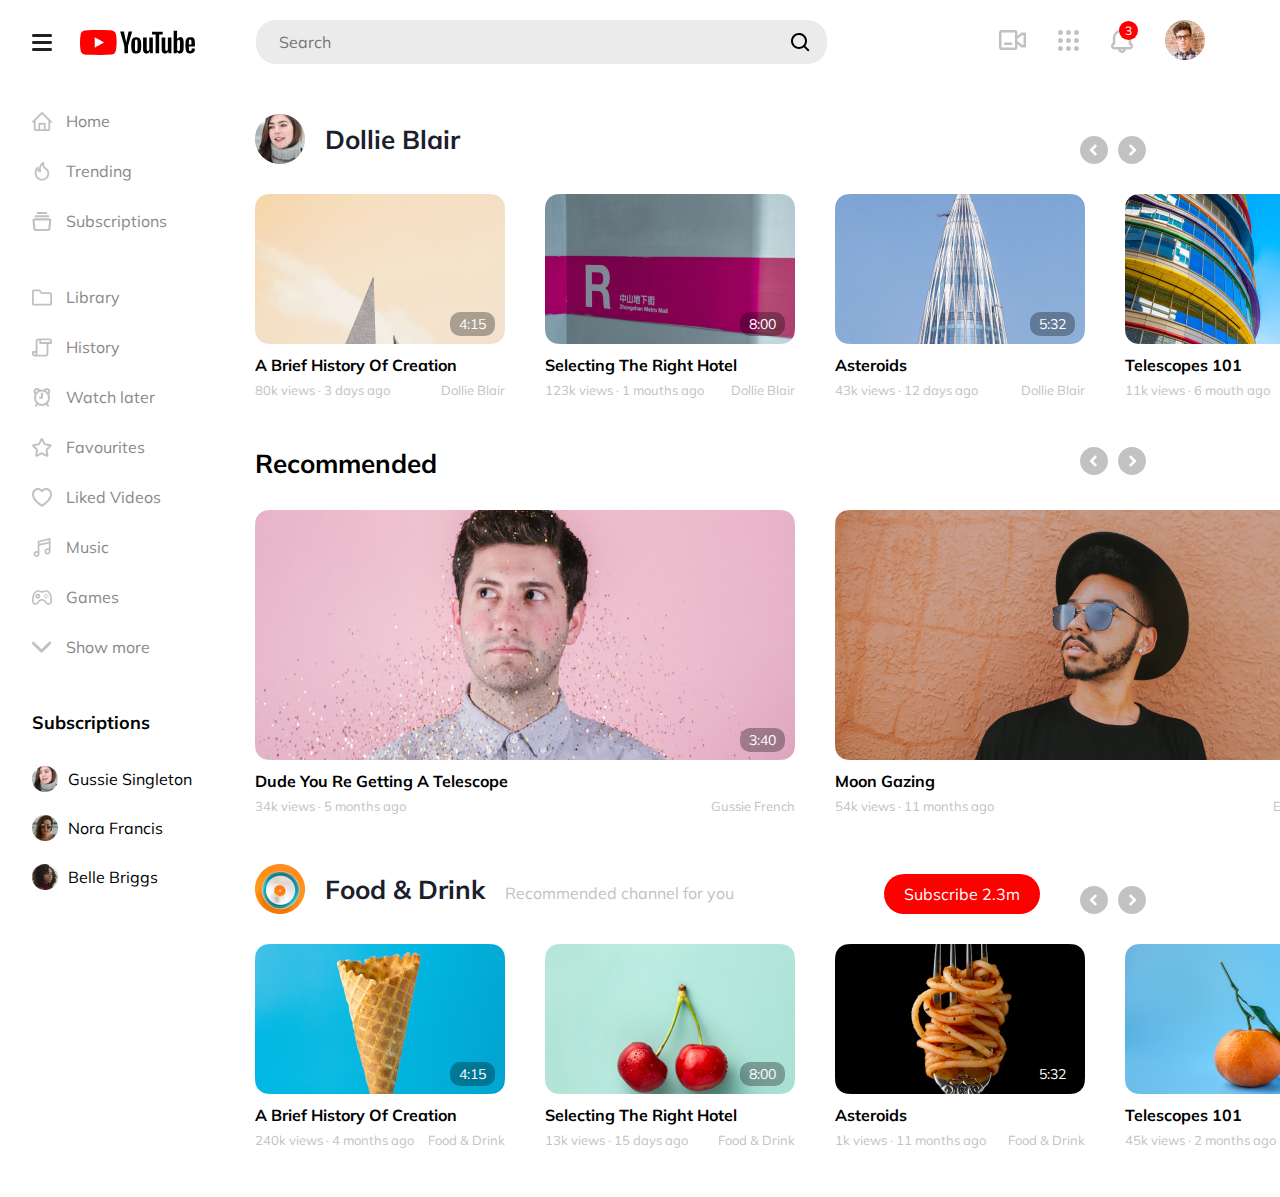
==== index.html @ f205bd88 "first commit" ====
<!doctype html>
<html lang="en">
<head>
  <meta charset="UTF-8">
  <meta name="viewport"
        content="width=device-width, user-scalable=no, initial-scale=1.0, maximum-scale=1.0, minimum-scale=1.0">
  <meta http-equiv="X-UA-Compatible" content="ie=edge">
  <link rel="stylesheet" href="./style.css">
  <link rel="stylesheet" href="./style.css">
  <title>Youtube Design</title>
</head>
<body>
<!--HEADER-->
<header class="header">
  <div class="header__start">
    <div class="header__left">
      <svg width="20" height="17" viewBox="0 0 20 17" fill="none" xmlns="http://www.w3.org/2000/svg">
        <path fill-rule="evenodd" clip-rule="evenodd"
              d="M18.6364 3H1.36364C0.61 3 0 2.328 0 1.5C0 0.672 0.61 0 1.36364 0H18.6364C19.3891 0 20 0.672 20 1.5C20 2.328 19.3891 3 18.6364 3ZM1.36364 7H18.6364C19.3891 7 20 7.672 20 8.5C20 9.328 19.3891 10 18.6364 10H1.36364C0.61 10 0 9.328 0 8.5C0 7.672 0.61 7 1.36364 7ZM18.6364 14H1.36364C0.61 14 0 14.672 0 15.5C0 16.328 0.61 17 1.36364 17H18.6364C19.3891 17 20 16.328 20 15.5C20 14.672 19.3891 14 18.6364 14Z"
              fill="#1F2022"/>
      </svg>
      <svg width="116" height="25" viewBox="0 0 116 25" fill="none" xmlns="http://www.w3.org/2000/svg">
        <rect x="7.94141" y="3.99878" width="21" height="17" fill="white"/>
        <path fill-rule="evenodd" clip-rule="evenodd"
              d="M11.6148 24.8219L19.132 24.9575C19.144 24.9575 19.1679 24.9575 19.1679 24.9752C23.354 25.0518 27.4326 24.8101 31.6068 24.5094C34.9378 24.2794 35.7272 21.8974 36.1398 19.0554C36.6541 15.6238 36.7677 12.1509 36.4986 8.69571C36.4858 8.53257 36.4733 8.36796 36.4608 8.20233C36.2106 4.89591 35.9293 1.17908 31.9656 0.494059C31.1224 0.346653 30.2612 0.216936 29.406 0.193351C21.3088 -0.0660825 13.1398 -0.130941 5.02461 0.423304C2.62056 0.576606 1.06569 1.97991 0.670997 4.3325C-0.0286908 8.52472 -0.172217 12.829 0.198558 17.0566C0.203186 17.1083 0.20781 17.1601 0.212447 17.2122C0.47751 20.1861 0.787238 23.6611 4.35482 24.3797C6.2755 24.7736 8.23105 24.7893 10.1903 24.8051C10.6651 24.8089 11.1401 24.8127 11.6148 24.8219ZM18.6708 15.5219C17.3569 16.2664 16.0401 17.0126 14.7126 17.7641V7.16269C16.1423 7.97128 17.562 8.77616 18.9832 9.58186C20.671 10.5387 22.3607 11.4967 24.0717 12.4634C22.2639 13.4858 20.4702 14.5022 18.6708 15.5219Z"
              fill="#FF0000"/>
        <path fill-rule="evenodd" clip-rule="evenodd"
              d="M96.7243 22.7469L96.7245 22.7464C96.8082 22.4308 96.8946 22.1052 96.9887 21.7264C97.0615 21.8263 97.1196 21.9084 97.1698 21.9795L97.1699 21.9796C97.2353 22.072 97.2874 22.1458 97.3415 22.2158C98.9024 24.2382 102.048 23.8844 103.011 21.5495C103.304 20.8419 103.537 20.0695 103.573 19.3148C103.663 16.8443 103.699 14.3797 103.651 11.9092C103.627 10.9481 103.429 9.9634 103.124 9.04359C102.652 7.56364 101.318 6.88557 99.7575 7.18628C98.7768 7.38675 98.0173 7.90562 97.4312 8.70161C97.3963 8.74668 97.3589 8.79056 97.312 8.84558L97.3119 8.84568C97.2546 8.913 97.1831 8.997 97.0844 9.12024V0.865524H93.6517V23.2417H96.594C96.6372 23.0754 96.6804 22.9125 96.7243 22.7469ZM97.1561 19.6627V15.5707V11.4787C97.1561 10.7889 97.491 10.27 98.0412 9.90444C98.7708 9.42685 99.5124 9.66859 99.7815 10.4882C99.925 10.9422 100.039 11.4257 100.039 11.8915C100.021 14.3974 99.9609 16.8974 99.8951 19.3974C99.8891 19.6627 99.7755 19.928 99.6619 20.1816C99.3927 20.7889 98.8545 21.0424 98.1907 20.8891C97.515 20.7358 97.1561 20.329 97.1561 19.6627ZM87.827 7.50468H91.4211V23.2535H88.6164C88.5242 22.7134 88.432 22.1588 88.3264 21.5237L88.3263 21.5234L88.2934 21.3254C88.169 21.5056 88.0775 21.6433 87.9958 21.7663L87.9958 21.7663L87.9955 21.7668L87.9951 21.7673C87.9514 21.8331 87.9105 21.8947 87.8688 21.9563C86.9359 23.283 85.6143 23.737 84.0534 23.4952C82.7198 23.283 81.9185 22.2688 81.7391 20.6061C81.6853 20.1108 81.6613 19.6096 81.6613 19.1143C81.6534 16.6571 81.656 14.1947 81.6587 11.734V11.7327V11.7314V11.7301V11.7288V11.7275V11.7262V11.7249C81.66 10.4982 81.6613 9.27202 81.6613 8.04713V7.49288H85.2973V8.13557C85.2973 9.02601 85.2966 9.91609 85.2958 10.806C85.2936 13.4752 85.2913 16.1428 85.3093 18.8136C85.3093 19.3207 85.3631 19.8455 85.4528 20.3526C85.5545 20.8714 85.9372 21.0601 86.4515 21.0247C87.2828 20.9599 87.8569 20.3526 87.8569 19.5389V8.20043C87.827 7.97048 87.827 7.75821 87.827 7.50468ZM66.6928 7.49288H63.0807L63.0748 7.91741C63.0748 11.7441 63.0748 15.5884 63.0867 19.4151C63.0867 19.8926 63.1346 20.3643 63.2003 20.8419C63.4395 22.3691 64.223 23.3007 65.5027 23.4893C67.0995 23.7311 68.4091 23.2358 69.342 21.8856C69.4437 21.7264 69.5454 21.5731 69.7248 21.3077C69.7858 21.6603 69.8403 21.9786 69.8914 22.2768L69.8918 22.2789C69.9508 22.6233 70.0052 22.941 70.0597 23.2535H72.8524V7.51647H69.2583V8.22401V19.5035C69.2523 20.3231 68.756 20.8832 67.9367 20.9952C67.3446 21.0719 66.9978 20.8832 66.8602 20.2995C66.7526 19.8042 66.7048 19.2794 66.7048 18.7724C66.6868 16.1238 66.6891 13.472 66.6913 10.8168C66.6921 9.93127 66.6928 9.0454 66.6928 8.15916V7.49288ZM61.2269 15.9009C61.2173 16.3254 61.1924 16.75 61.1675 17.1745C61.1613 17.2806 61.1551 17.3868 61.1491 17.4929C61.1373 17.6299 61.126 17.7719 61.1144 17.9177C60.9911 19.4655 60.8336 21.4431 59.6421 22.5047C58.8108 23.2358 57.7583 23.5011 56.6699 23.5365C56.1855 23.5483 55.6951 23.5483 55.2107 23.4834C52.9203 23.1415 51.8558 22.145 51.4731 19.6627C51.0365 16.7971 51.0007 13.8844 51.5209 11.0188C52.0592 8.05302 53.913 7.0035 56.7955 7.19807C59.4866 7.38675 60.6886 9.12614 61.0056 11.6026C61.179 13.0235 61.2627 14.4622 61.2269 15.9009ZM57.5709 14.4937C57.5689 14.7822 57.567 15.0706 57.567 15.3584C57.567 16.2923 57.5304 17.2261 57.4939 18.158L57.4939 18.1581L57.4939 18.1583L57.4939 18.1584L57.4939 18.1586C57.4772 18.5857 57.4605 19.0125 57.4473 19.4386C57.4473 19.7806 57.3277 20.1285 57.1902 20.4469C57.0168 20.8596 56.7058 21.0896 56.2334 21.0896C55.749 21.0896 55.3782 20.8537 55.2347 20.4233C54.8622 19.3124 54.9023 18.1173 54.9418 16.9389C54.9524 16.6225 54.963 16.3073 54.9656 15.9952C54.9775 14.4151 54.9895 12.829 54.9895 11.2488C54.9895 11.0321 55.0532 10.8101 55.1156 10.5928L55.127 10.553C55.3184 9.93392 55.6892 9.61552 56.2154 9.60373C56.7536 9.59194 57.1842 9.91034 57.3277 10.5766C57.4533 11.1544 57.5311 11.7441 57.555 12.3278C57.5806 13.0482 57.5757 13.7716 57.5709 14.4937ZM46.4532 11.1582L46.4532 11.158L46.4532 11.1579C46.6798 10.0565 46.9036 8.96787 47.1434 7.87614C47.335 6.99163 47.537 6.10712 47.7391 5.22202L47.7391 5.222C47.9722 4.20135 48.2054 3.17992 48.4232 2.1568C48.5248 1.691 48.7162 1.57897 49.1647 1.59076C49.8494 1.61592 50.5431 1.61126 51.2567 1.60647C51.5466 1.60452 51.8397 1.60255 52.1369 1.60255C51.8295 2.71763 51.527 3.78302 51.2297 4.83065L51.2297 4.83071L51.2297 4.83073L51.2296 4.83081L51.1502 5.11081C50.1275 8.68392 49.1049 12.2688 48.0943 15.8537C48.0165 16.1309 47.9806 16.4316 47.9806 16.7264C47.9727 18.0312 47.9753 19.3334 47.978 20.6364V20.6365V20.6365V20.6366C47.9793 21.2884 47.9806 21.9404 47.9806 22.5931V23.2299H44.4702C44.4662 23.1709 44.4609 23.112 44.4556 23.053C44.445 22.9351 44.4343 22.8172 44.4343 22.6993C44.4343 22.3453 44.4252 21.9908 44.4161 21.6364C44.3966 20.8809 44.3771 20.1262 44.4463 19.3797C44.6708 17.079 44.0522 14.94 43.4339 12.802C43.3439 12.4908 43.2539 12.1796 43.1665 11.8679C42.712 10.2464 42.2546 8.62202 41.7971 6.99761C41.3396 5.3732 40.8821 3.74878 40.4276 2.12732C40.4008 2.04149 40.3834 1.95198 40.3649 1.85669C40.3503 1.78177 40.335 1.70329 40.314 1.62024H43.8961C44.6496 5.19925 45.4091 8.77826 46.1985 12.3926C46.2844 11.9788 46.369 11.5677 46.4532 11.1582ZM108.83 16.5023H114.882C114.882 15.7716 114.888 15.0609 114.894 14.3598C114.902 13.5392 114.909 12.7318 114.905 11.9209C114.882 11.2665 114.768 10.6061 114.612 9.9634C114.272 8.59548 113.488 7.55184 112.017 7.29831C111.108 7.14501 110.157 7.10963 109.236 7.19807C107.544 7.36317 106.449 8.34784 105.947 9.95161C105.822 10.3408 105.708 10.724 105.642 11.125C105.271 13.5306 105.337 15.954 105.517 18.3537C105.582 19.3266 105.887 20.2995 106.21 21.2311C106.557 22.2276 107.329 22.8761 108.363 23.1768C109.762 23.5837 111.168 23.5837 112.537 23.053C114.278 22.3867 115.312 20.2287 114.738 18.5483C114.045 18.5193 113.345 18.4816 112.636 18.4433L112.635 18.4432L112.634 18.4432C112.335 18.427 112.033 18.4107 111.73 18.395L111.724 18.4976L111.724 18.498L111.724 18.4985C111.709 18.7781 111.698 18.9975 111.676 19.2028C111.652 19.4622 111.616 19.7158 111.563 19.9693C111.395 20.7476 110.976 21.1014 110.259 21.0896C109.571 21.0837 109.135 20.7476 109.045 19.9634C108.954 19.1492 108.916 18.3288 108.878 17.4845L108.878 17.484L108.878 17.4836C108.863 17.1604 108.848 16.8336 108.83 16.5023ZM111.443 14.4327C111.443 14.1332 111.444 13.8381 111.444 13.5463C111.447 12.6838 111.449 11.85 111.431 11.0129C111.431 10.7476 111.329 10.4705 111.228 10.2169C111.024 9.72166 110.6 9.58604 110.091 9.58604C109.583 9.58604 109.26 9.83958 109.135 10.2936C108.822 11.4063 108.848 12.5386 108.875 13.6778C108.881 13.9331 108.887 14.1887 108.889 14.4445C109.804 14.4327 110.636 14.4327 111.443 14.4327ZM72.069 4.4917H75.6273L75.6333 23.2299H79.1556V4.47401H82.6899V1.64972H72.069V4.4917Z"
              fill="black"/>
      </svg>
    </div>
    <div class="header__search">
      <form action="">
        <input class="search__input" type="text" placeholder="Search"/>
        <button>
          <svg width="19" height="19" viewBox="0 0 19 19" fill="none" xmlns="http://www.w3.org/2000/svg">
            <path fill-rule="evenodd" clip-rule="evenodd"
                  d="M17.9005 16.4865L14.3205 12.9065L14.3195 12.9055C16.9095 9.569 16.4594 4.79387 13.2916 2.00007C10.1238 -0.793727 5.32983 -0.643497 2.34317 2.34317C-0.643497 5.32983 -0.793727 10.1238 2.00007 13.2916C4.79387 16.4594 9.569 16.9095 12.9055 14.3195L16.4855 17.8995C16.7364 18.1596 17.1081 18.2642 17.4578 18.1729C17.8075 18.0816 18.0808 17.8088 18.1725 17.4592C18.2643 17.1097 18.1603 16.7378 17.9005 16.4865ZM13.1967 11.0005C12.1249 12.8569 10.1441 14.0005 8.00052 14.0005C4.68681 14.0005 2.00052 11.3142 2.00052 8.00052C2.00052 4.68681 4.68681 2.00052 8.00052 2.00052C10.1441 2.00052 12.1249 3.14411 13.1967 5.00052C14.2685 6.85693 14.2685 9.14411 13.1967 11.0005Z"
                  fill="black"/>
          </svg>
        </button>
      </form>
    </div>
  </div>
  <div class="header__right">
    <div class="material-icons-search">
      <svg width="19" height="19" viewBox="0 0 19 19" fill="none" xmlns="http://www.w3.org/2000/svg">
        <path fill-rule="evenodd" clip-rule="evenodd"
              d="M17.9005 16.4865L14.3205 12.9065L14.3195 12.9055C16.9095 9.569 16.4594 4.79387 13.2916 2.00007C10.1238 -0.793727 5.32983 -0.643497 2.34317 2.34317C-0.643497 5.32983 -0.793727 10.1238 2.00007 13.2916C4.79387 16.4594 9.569 16.9095 12.9055 14.3195L16.4855 17.8995C16.7364 18.1596 17.1081 18.2642 17.4578 18.1729C17.8075 18.0816 18.0808 17.8088 18.1725 17.4592C18.2643 17.1097 18.1603 16.7378 17.9005 16.4865ZM13.1967 11.0005C12.1249 12.8569 10.1441 14.0005 8.00052 14.0005C4.68681 14.0005 2.00052 11.3142 2.00052 8.00052C2.00052 4.68681 4.68681 2.00052 8.00052 2.00052C10.1441 2.00052 12.1249 3.14411 13.1967 5.00052C14.2685 6.85693 14.2685 9.14411 13.1967 11.0005Z"
              fill="black"/>
      </svg>
    </div>
    <div class="material-icons">
      <svg width="27" height="20" viewBox="0 0 27 20" opacity="0.24" fill="black" xmlns="http://www.w3.org/2000/svg">
        <path fill-rule="evenodd" clip-rule="evenodd"
              d="M22.2082 2.86766L18.4091 5.68182V2.50266C18.4091 1.11814 17.3104 0 15.955 0H2.4541C1.09644 0 0 1.12048 0 2.50266V17.4973C0 18.8819 1.09874 20 2.4541 20H15.955C17.3126 20 18.4091 18.8795 18.4091 17.4973V14.3182L22.2082 17.1323C22.48 17.3336 22.9801 17.5 23.32 17.5H25.7691C26.456 17.5 27 16.939 27 16.2469V3.75309C27 3.06064 26.4489 2.5 25.7691 2.5H23.32C22.9732 2.5 22.4823 2.66461 22.2082 2.86766ZM2.45455 17.5V2.5H15.9545V17.5H2.45455ZM4.90909 13.75C4.90909 13.0596 5.45956 12.5 6.13996 12.5H12.2691C12.9489 12.5 13.5 13.0548 13.5 13.75C13.5 14.4404 12.9495 15 12.2691 15H6.13996C5.46017 15 4.90909 14.4452 4.90909 13.75ZM23.5108 14.9998L18.424 11.238L18.4243 8.76179L23.5073 4.9966L24.5455 4.99818V14.9988L23.5108 14.9998Z"
        />
      </svg>
    </div>
    <div class="material-icons">
      <svg width="21" height="21" viewBox="0 0 21 21" opacity="0.24" fill="black" xmlns="http://www.w3.org/2000/svg">
        <path fill-rule="evenodd" clip-rule="evenodd"
              d="M0 2.5C0 3.88071 1.11929 5 2.5 5C3.88071 5 5 3.88071 5 2.5C5 1.11929 3.88071 0 2.5 0C1.11929 0 0 1.11929 0 2.5ZM2.5 13C1.11929 13 0 11.8807 0 10.5C0 9.11929 1.11929 8 2.5 8C3.88071 8 5 9.11929 5 10.5C5 11.8807 3.88071 13 2.5 13ZM2.5 21C1.11929 21 0 19.8807 0 18.5C0 17.1193 1.11929 16 2.5 16C3.88071 16 5 17.1193 5 18.5C5 19.8807 3.88071 21 2.5 21ZM10.5 21C9.11929 21 8 19.8807 8 18.5C8 17.1193 9.11929 16 10.5 16C11.8807 16 13 17.1193 13 18.5C13 19.8807 11.8807 21 10.5 21ZM16 18.5C16 19.8807 17.1193 21 18.5 21C19.8807 21 21 19.8807 21 18.5C21 17.1193 19.8807 16 18.5 16C17.1193 16 16 17.1193 16 18.5ZM10.5 13C9.11929 13 8 11.8807 8 10.5C8 9.11929 9.11929 8 10.5 8C11.8807 8 13 9.11929 13 10.5C13 11.8807 11.8807 13 10.5 13ZM8 2.5C8 3.88071 9.11929 5 10.5 5C11.8807 5 13 3.88071 13 2.5C13 1.11929 11.8807 0 10.5 0C9.11929 0 8 1.11929 8 2.5ZM18.5 13C17.1193 13 16 11.8807 16 10.5C16 9.11929 17.1193 8 18.5 8C19.8807 8 21 9.11929 21 10.5C21 11.8807 19.8807 13 18.5 13ZM16 2.5C16 3.88071 17.1193 5 18.5 5C19.8807 5 21 3.88071 21 2.5C21 1.11929 19.8807 0 18.5 0C17.1193 0 16 1.11929 16 2.5Z"
        />
      </svg>
    </div>
    <div class="material-icons material-icons-bell">
      <svg width="22" height="26" viewBox="0 0 22 26" opacity="0.24" fill="black" xmlns="http://www.w3.org/2000/svg">
        <path fill-rule="evenodd" clip-rule="evenodd"
              d="M3.66927 22.4545C1.64382 22.4545 0 20.8655 0 18.9091C0 17.6106 0.727122 16.4532 1.83849 15.835C1.83849 15.4764 1.83333 11.2256 1.83333 11.2256C1.83333 7.14185 4.66852 3.70365 8.55556 2.6765V2.36364C8.55556 1.05824 9.64997 0 11 0C12.35 0 13.4444 1.05824 13.4444 2.36364V2.6765C17.3323 3.70344 20.1667 7.14194 20.1667 11.2318V15.8454C21.2793 16.4664 22 17.619 22 18.9091C22 20.8681 20.3586 22.4545 18.3307 22.4545H14.6667C14.6646 24.413 13.0197 26 11 26C8.97496 26 7.33333 24.4143 7.33333 22.4571L3.66927 22.4545ZM9.77778 22.4545C9.77778 23.1083 10.3244 23.6364 11 23.6364C11.6709 23.6364 12.2201 23.1064 12.2222 22.4545H9.77778ZM17.7222 11.2318V16.9427C17.7222 17.2702 17.9922 17.6032 18.3181 17.6847L18.6385 17.7648C19.1733 17.8984 19.5556 18.3689 19.5556 18.9091C19.5556 19.5624 19.0088 20.0909 18.3307 20.0909H3.66927C2.99369 20.0909 2.44444 19.56 2.44444 18.9091C2.44444 18.3666 2.82517 17.8979 3.36026 17.7647L3.69151 17.6823C4.0153 17.6017 4.27778 17.2732 4.27778 16.9426V11.2256C4.27778 7.63639 7.28675 4.72727 11 4.72727C14.7148 4.72727 17.7222 7.63541 17.7222 11.2318Z"
        />
      </svg>
      <span class="bell-span">3</span>
    </div>
    <div class="material-icons-user">
      <img src="images/userPic.png" alt="userPic"/>
    </div>
  </div>
</header>
<!--SIDEBAR-->
<nav class="sidebar">
  <div class="sidebar__categories">
    <div class="sidebar__category">
      <svg width="20" height="19" viewBox="0 0 20 19" opacity="0.24" fill="black" xmlns="http://www.w3.org/2000/svg">
        <path fill-rule="evenodd" clip-rule="evenodd"
              d="M1.55192 10.5921C1.19689 10.9455 0.621289 10.9455 0.266267 10.5921C-0.0887555 10.2388 -0.0887555 9.66595 0.266267 9.31262L9.35718 0.264999C9.7122 -0.0883329 10.2878 -0.0883329 10.6428 0.264999L19.7337 9.31262C20.0888 9.66595 20.0888 10.2388 19.7337 10.5921C19.3787 10.9455 18.8031 10.9455 18.4481 10.5921L18.1818 10.3274V17.1945C18.1818 18.1933 17.3689 19 16.3628 19H3.63716C2.63348 19 1.81818 18.1934 1.81818 17.1945V10.3274L1.55192 10.5921ZM3.63716 17.1905L6.36364 17.191V11.7597C6.36364 11.2612 6.77023 10.8571 7.27003 10.8571H12.73C13.2306 10.8571 13.6364 11.2609 13.6364 11.7597V17.1929L16.3636 17.1945V8.51944L10 2.19166L3.63632 8.51948C3.63613 10.2308 3.63716 17.1905 3.63716 17.1905ZM11.8182 12.6653V17.1923L8.18182 17.1914V12.6667L11.8182 12.6653Z"
        />
      </svg>
      <span>Home</span>
    </div>
    <div class="sidebar__category">
      <svg width="20" height="19" viewBox="0 0 16 21" opacity="0.24" fill="black" xmlns="http://www.w3.org/2000/svg">
        <path fill-rule="evenodd" clip-rule="evenodd"
              d="M13.615 7.20041C15.1323 8.51081 16 10.1175 16 12.321C16 16.9118 12.4133 20.5268 8.0115 20.5268C3.60573 20.5268 0 16.9093 0 12.321C0 9.79412 0.547583 8.23242 2.15502 5.6366C2.66365 4.81522 3.89867 5.11434 3.99436 6.08209C4.08034 6.95167 4.34435 7.69187 4.729 8.25935C4.47244 5.19295 5.80372 1.74433 9.08631 0.10596C9.84629 -0.27335 10.6943 0.424512 10.4966 1.26648C9.98409 3.44851 10.5121 4.62244 11.8924 5.88709C11.926 5.91795 12.098 6.04489 12.3254 6.21279C12.7373 6.51686 13.3311 6.95524 13.615 7.20041ZM2.62075 9.00737C2.33897 9.66335 2 10.4525 2 12.321C2 15.7681 4.70107 18.478 8.0115 18.478C11.3159 18.478 14 15.7727 14 12.321C14 10.7811 13.4246 9.71578 12.3258 8.76679C12.1524 8.61699 11.7458 8.31456 11.3632 8.0299C11.0014 7.76076 10.6609 7.5075 10.559 7.41416C9.23392 6.20002 8.4238 4.9071 8.31376 3.18307C7.64377 3.85212 6.10424 5.93208 6.97198 10.0484C7.1065 10.6865 6.6318 11.289 5.99451 11.289C4.73006 11.289 3.48016 10.2984 2.71627 8.78204C2.68562 8.85634 2.65357 8.93095 2.62075 9.00737Z"
        />
      </svg>
      <span>Trending</span>
    </div>
    <div class="sidebar__category">
      <svg width="20" height="19" viewBox="0 0 18 18" opacity="0.24" fill="black" xmlns="http://www.w3.org/2000/svg">
        <path fill-rule="evenodd" clip-rule="evenodd"
              d="M3.9056 1C3.9056 0.447715 4.35471 0 4.901 0H12.9102C13.4599 0 13.9056 0.443865 13.9056 1C13.9056 1.55228 13.4565 2 12.9102 2H4.901C4.35125 2 3.9056 1.55614 3.9056 1ZM0.0101027 8.0949L0.811023 16.1041C0.917267 17.1665 1.83603 18 2.90122 18H14.91C15.9712 18 16.8943 17.1632 17.0002 16.1041L17.8011 8.0949C17.9152 6.95379 17.0495 6 15.9047 6H1.90647C0.759323 6 -0.103812 6.95576 0.0101027 8.0949ZM2.01101 8.00421L15.7998 8.0079L14.9056 16H2.9056L2.01101 8.00421ZM2.90122 3C2.35555 3 1.9056 3.44772 1.9056 4C1.9056 4.55614 2.35136 5 2.90122 5H14.91C15.4557 5 15.9056 4.55228 15.9056 4C15.9056 3.44386 15.4598 3 14.91 3H2.90122Z"
        />
      </svg>
      <span>Subscriptions</span>
    </div>
  </div>
  <div class="sidebar__categories">
    <div class="sidebar__category">
      <svg width="20" height="19" viewBox="0 0 20 16" opacity="0.24" fill="black" xmlns="http://www.w3.org/2000/svg">
        <path fill-rule="evenodd" clip-rule="evenodd"
              d="M1.81377 0C0.818072 0 0 0.793984 0 1.77341V14.2266C0 15.2066 0.814396 16 1.819 16H18.181C19.185 16 20 15.2042 20 14.2225V4.44412C20 3.4608 19.1843 2.66667 18.1781 2.66667H10.0034L8.71574 0.742815C8.441 0.332343 7.81071 0 7.30762 0H1.81377ZM18.181 14.2222L1.81818 14.2266L1.81377 1.77778L7.27273 1.78212L8.48211 3.64019C8.818 4.14203 9.39005 4.44444 10.0034 4.44444L18.1818 4.44412L18.181 14.2222Z"
        />
      </svg>
      <span>Library</span>
    </div>
    <div class="sidebar__category">
      <svg width="20" height="19" viewBox="0 0 20 18" opacity="0.24" fill="black" xmlns="http://www.w3.org/2000/svg">
        <path fill-rule="evenodd" clip-rule="evenodd"
              d="M6.36364 0C4.85741 0 3.63636 1.20746 3.63636 2.69744V12.6H0.909091C0.407014 12.6 0 13.0042 0 13.4991V15.3C0 16.7912 1.22411 18 2.72727 18H13.6364C15.1423 18 16.3636 16.7944 16.3636 15.3045V5.4H19.0909C19.5965 5.4 20 4.99813 20 4.5024V2.70439C20 1.21111 18.7799 0 17.2727 0H6.36364ZM5.3 16.2C5.40009 15.9193 5.45455 15.6172 5.45455 15.3026V2.69744C5.45455 2.20206 5.86107 1.8 6.36364 1.8C6.86402 1.8 7.27273 2.2043 7.27273 2.7V4.50094C7.27273 4.99748 7.67624 5.4 8.18182 5.4H14.5455V15.3045C14.5455 15.7991 14.1394 16.2 13.6364 16.2H5.3ZM1.81818 14.4V15.3C1.81818 15.7957 2.22689 16.2 2.72727 16.2C3.22984 16.2 3.63636 15.7979 3.63636 15.3026V14.4H1.81818ZM9.09091 3.6V2.7C9.09091 2.38443 9.03609 2.0815 8.9354 1.8H17.2727C17.7747 1.8 18.1818 2.20414 18.1818 2.70439V3.6H9.09091Z"
        />
      </svg>
      <span>History</span>
    </div>
    <div class="sidebar__category">
      <svg width="20" height="19" viewBox="0 0 17 19" opacity="0.24" fill="black" xmlns="http://www.w3.org/2000/svg">
        <path fill-rule="evenodd" clip-rule="evenodd"
              d="M12.7263 16.7342C11.4999 17.5194 10.0515 17.973 8.5 17.973C6.94846 17.973 5.50008 17.5194 4.27374 16.7342L3.36555 18.3497C3.08967 18.8405 2.48163 19.0104 2 18.7248C1.52171 18.4412 1.35565 17.817 1.6335 17.3227C1.6335 17.3227 2.68265 15.4627 2.70994 15.4264C1.3407 13.9519 0.5 11.9552 0.5 9.75676C0.5 8.53312 0.760452 7.37196 1.22753 6.32856C0.476253 5.66926 0 4.68905 0 3.59459C0 1.60935 1.567 0 3.5 0C4.79331 0 5.92278 0.720433 6.52869 1.79186C7.15928 1.62774 7.81973 1.54054 8.5 1.54054C9.11512 1.54054 9.71402 1.61184 10.2893 1.74683C10.9011 0.700295 12.017 0 13.2921 0C15.2251 0 16.7921 1.60935 16.7921 3.59459C16.7921 4.61644 16.3769 5.5387 15.7104 6.19316C16.2164 7.27113 16.5 8.47993 16.5 9.75676C16.5 11.9552 15.6593 13.9519 14.2901 15.4264C14.3173 15.4627 15.3665 17.3227 15.3665 17.3227C15.6443 17.817 15.4783 18.4412 15 18.7248C14.5184 19.0104 13.9103 18.8405 13.6344 18.3497L12.7263 16.7342ZM7.5 5.64845C7.5 5.08135 7.94386 4.62162 8.5 4.62162C9.05229 4.62162 9.5 5.07733 9.5 5.64845V9.75676C9.5 10.324 9.05665 10.7838 8.50095 10.7838H6.49905C5.94729 10.7838 5.5 10.3279 5.5 9.75676C5.5 9.18955 5.94335 8.72973 6.49905 8.72973H7.5V5.64845ZM2 3.59459C2 2.74378 2.67157 2.05405 3.5 2.05405C3.93928 2.05405 4.3426 2.24978 4.62052 2.56955C3.73645 3.07397 2.95519 3.74545 2.3172 4.54247C2.11715 4.27879 2 3.9482 2 3.59459ZM14.7921 3.59459C14.7921 2.74378 14.1205 2.05405 13.2921 2.05405C12.8889 2.05405 12.5161 2.21892 12.2426 2.49324C13.1305 2.9768 13.9191 3.62706 14.569 4.4034C14.7112 4.1665 14.7921 3.8885 14.7921 3.59459ZM8.5 15.9189C5.18629 15.9189 2.5 13.16 2.5 9.75676C2.5 6.35349 5.18629 3.59459 8.5 3.59459C11.8137 3.59459 14.5 6.35349 14.5 9.75676C14.5 13.16 11.8137 15.9189 8.5 15.9189Z"
        />
      </svg>
      <span>Watch later</span>
    </div>
    <div class="sidebar__category">
      <svg width="20" height="19" viewBox="0 0 19 18" opacity="0.24" fill="black" xmlns="http://www.w3.org/2000/svg">
        <path fill-rule="evenodd" clip-rule="evenodd"
              d="M15.5882 16.1776C15.8046 17.4345 14.7118 18.2242 13.5793 17.6312C13.5793 17.6312 9.32641 15.4276 9.36773 15.4059L5.11778 17.6312C3.98444 18.2246 2.89263 17.4335 3.10892 16.1776C3.10892 16.1776 3.89901 11.4682 3.93244 11.5007L0.494159 8.16277C-0.422732 7.27264 -0.00467551 5.99401 1.26148 5.81077C1.26148 5.81077 6.00269 5.10388 5.98203 5.14558L8.107 0.857337C8.67367 -0.286213 10.0239 -0.285345 10.5901 0.857337C10.5901 0.857337 12.7302 5.1298 12.684 5.12312L17.4356 5.81077C18.7027 5.99415 19.1191 7.27331 18.2029 8.16277C18.2029 8.16277 14.7844 11.5102 14.7765 11.4644L15.5882 16.1776ZM5.09647 15.5573L8.50515 13.7718C9.0044 13.5104 9.6939 13.511 10.1919 13.7718L13.609 15.561L12.9495 11.7764C12.8542 11.2228 13.0679 10.5699 13.4708 10.1787L16.2242 7.50565L12.4175 6.95008C11.8593 6.8693 11.3019 6.46516 11.0528 5.96262L9.34969 2.52567L7.64427 5.96262C7.39464 6.46637 6.83646 6.8695 6.27962 6.95008L2.46854 7.50163L5.22632 10.1787C5.63022 10.5708 5.84269 11.2241 5.74757 11.7764L5.09647 15.5573Z"
        />
      </svg>
      <span>Favourites</span>
    </div>
    <div class="sidebar__category">
      <svg width="20" height="19" viewBox="0 0 18 17" opacity="0.24" fill="black" xmlns="http://www.w3.org/2000/svg">
        <path fill-rule="evenodd" clip-rule="evenodd"
              d="M12.6 0C11.217 0 9.95536 0.530866 9 1.40391C8.04464 0.530866 6.78304 0 5.4 0C2.41766 0 0 2.46848 0 5.51351C0 9.95785 4.48072 14.2534 8.62049 16.7595C8.83009 16.8923 9.17315 16.8905 9.38216 16.7577C13.4946 14.2432 18 9.95763 18 5.51351C18 2.46848 15.5823 0 12.6 0ZM9.00509 14.8252C4.5546 11.8546 1.8 8.38441 1.8 5.51351C1.8 3.48349 3.41177 1.83784 5.4 1.83784C6.29958 1.83784 7.14325 2.17359 7.79955 2.77335L8.66561 3.56478C8.8528 3.73585 9.14971 3.73355 9.33439 3.56478L10.2004 2.77335C10.8567 2.17359 11.7004 1.83784 12.6 1.83784C14.5882 1.83784 16.2 3.48349 16.2 5.51351C16.2 8.45823 13.4557 11.8546 9.00509 14.8252Z"
        />
      </svg>
      <span>Liked Videos</span>
    </div>
    <div class="sidebar__category">
      <svg width="20" height="19" viewBox="0 0 18 20" opacity="0.24" fill="black" xmlns="http://www.w3.org/2000/svg">
        <path fill-rule="evenodd" clip-rule="evenodd"
              d="M14.85 17.2729C16.5897 17.2729 18 15.8484 18 14.0911V0.92929C18.0016 0.854306 17.9939 0.777902 17.9762 0.701509C17.8626 0.212723 17.3782 -0.0904878 16.8943 0.0242693L5.22802 2.79094C4.82628 2.88621 4.55117 3.23961 4.5 3.63657V13.9428C4.09084 13.7464 3.63312 13.6366 3.15 13.6366C1.4103 13.6366 0 15.0611 0 16.8184C0 18.5757 1.4103 20.0002 3.15 20.0002C4.8897 20.0002 6.3 18.5757 6.3 16.8184V8.0407L16.2 5.6929V11.2155C15.7908 11.0192 15.3331 10.9093 14.85 10.9093C13.1103 10.9093 11.7 12.3338 11.7 14.0911C11.7 15.8484 13.1103 17.2729 14.85 17.2729ZM6.3 6.17308V4.40434L16.2 2.05654V3.82528L6.3 6.17308ZM16.2 14.0911C16.2 13.338 15.5956 12.7275 14.85 12.7275C14.1044 12.7275 13.5 13.338 13.5 14.0911C13.5 14.8442 14.1044 15.4548 14.85 15.4548C15.5956 15.4548 16.2 14.8442 16.2 14.0911ZM3.15 15.4548C3.89558 15.4548 4.5 16.0653 4.5 16.8184C4.5 17.5715 3.89558 18.182 3.15 18.182C2.40442 18.182 1.8 17.5715 1.8 16.8184C1.8 16.0653 2.40442 15.4548 3.15 15.4548Z"
        />
      </svg>
      <span>Music</span>
    </div>
    <div class="sidebar__category">
      <svg width="20" height="19" viewBox="0 0 22 16" opacity="0.24" fill="black" xmlns="http://www.w3.org/2000/svg">
        <path fill-rule="evenodd" clip-rule="evenodd"
              d="M12.9034 0.5233C12.1075 0.810958 11.7676 0.88899 10.9998 0.88899C10.232 0.88899 9.89216 0.810958 9.09627 0.5233L9.03409 0.500814C8.02943 0.137542 7.43229 0 6.44525 0C4.05055 0 1.85231 2.2826 0.942996 5.06478C0.245262 7.1996 0.0589768 8.56701 0 11.5385C0.0582506 14.4925 1.34092 15.9856 3.66063 16C5.11467 15.9917 6.11219 15.363 7.03418 14.2208C7.17642 14.0446 7.56758 13.5231 7.60944 13.4673L7.61308 13.4625C8.56208 12.235 9.54325 11.5652 11.0027 11.5556C12.4564 11.5652 13.4376 12.235 14.3866 13.4625L14.3902 13.4673C14.4321 13.5231 14.8232 14.0446 14.9655 14.2208C15.8875 15.363 16.885 15.9917 18.3278 16C20.6587 15.9856 21.9414 14.4925 21.9997 11.5727C21.9407 8.56701 21.7544 7.1996 21.0567 5.06478C20.1474 2.2826 17.9491 0 15.5544 0C14.5674 0 13.9702 0.137542 12.9656 0.500814L12.9034 0.5233ZM8.45597 2.18913C9.4419 2.54547 10.0813 2.66676 10.9998 2.66676C11.9183 2.66676 12.5578 2.54547 13.5437 2.18913L13.6061 2.16655C14.4238 1.87087 14.828 1.77778 15.5544 1.77778C16.9794 1.77778 18.6138 3.47492 19.309 5.60189C19.9465 7.55254 20.1108 8.75828 20.1667 11.5727C20.1263 13.5619 19.5656 14.2146 18.3273 14.2222C17.5536 14.2178 17.0194 13.8811 16.4091 13.125C16.3079 12.9996 16.0221 12.62 15.9044 12.4636L15.9043 12.4634L15.9041 12.4633L15.904 12.4631L15.9037 12.4627L15.9037 12.4627L15.8535 12.3961C14.5953 10.7687 13.164 9.79184 10.9941 9.77782C8.83563 9.79184 7.40436 10.7687 6.14621 12.3961L6.096 12.4626C5.97878 12.6183 5.69198 12.9994 5.59053 13.125C4.98023 13.8811 4.44608 14.2178 3.6611 14.2222C2.43407 14.2146 1.87336 13.5619 1.83299 11.5384C1.88885 8.75828 2.05311 7.55254 2.69066 5.60189C3.38582 3.47492 5.02024 1.77778 6.44525 1.77778C7.17164 1.77778 7.57582 1.87087 8.39355 2.16655L8.45597 2.18913ZM15.5832 5.77778C15.0769 5.77778 14.6665 5.37981 14.6665 4.88889C14.6665 4.39797 15.0769 4 15.5832 4C16.0894 4 16.4998 4.39797 16.4998 4.88889C16.4998 5.37981 16.0894 5.77778 15.5832 5.77778ZM14.6665 8.44444C14.6665 8.93536 15.0769 9.33333 15.5832 9.33333C16.0894 9.33333 16.4998 8.93536 16.4998 8.44444C16.4998 7.95352 16.0894 7.55556 15.5832 7.55556C15.0769 7.55556 14.6665 7.95352 14.6665 8.44444ZM17.4165 7.55556C16.9102 7.55556 16.4998 7.15759 16.4998 6.66667C16.4998 6.17575 16.9102 5.77778 17.4165 5.77778C17.9228 5.77778 18.3332 6.17575 18.3332 6.66667C18.3332 7.15759 17.9228 7.55556 17.4165 7.55556ZM12.8332 6.66667C12.8332 7.15759 13.2436 7.55556 13.7498 7.55556C14.2561 7.55556 14.6665 7.15759 14.6665 6.66667C14.6665 6.17575 14.2561 5.77778 13.7498 5.77778C13.2436 5.77778 12.8332 6.17575 12.8332 6.66667ZM6.4165 9.33333C4.89771 9.33333 3.6665 8.13943 3.6665 6.66667C3.6665 5.19391 4.89771 4 6.4165 4C7.93528 4 9.1665 5.19391 9.1665 6.66667C9.1665 8.13943 7.93528 9.33333 6.4165 9.33333ZM7.33316 6.66667C7.33316 7.15759 6.92276 7.55556 6.4165 7.55556C5.91024 7.55556 5.49983 7.15759 5.49983 6.66667C5.49983 6.17575 5.91024 5.77778 6.4165 5.77778C6.92276 5.77778 7.33316 6.17575 7.33316 6.66667Z"
        />
      </svg>
      <span>Games</span>
    </div>
    <div class="sidebar__category">
      <svg width="20" height="19" viewBox="0 0 14 8" opacity="0.24" fill="black" xmlns="http://www.w3.org/2000/svg">
        <path
          d="M6.66931 5.25531L11.6193 0.305313C11.8704 0.0453564 12.2422 -0.0588996 12.5918 0.0326158C12.9415 0.124131 13.2145 0.397176 13.306 0.746806C13.3975 1.09644 13.2933 1.46824 13.0333 1.71931L7.37631 7.37631C6.98581 7.7667 6.35281 7.7667 5.96231 7.37631L0.305313 1.71931C0.0453564 1.46824 -0.0588996 1.09644 0.0326158 0.746806C0.124131 0.397176 0.397176 0.124131 0.746806 0.0326158C1.09644 -0.0588996 1.46824 0.0453564 1.71931 0.305313L6.66931 5.25531Z"
        />
      </svg>
      <span>Show more</span>
    </div>
  </div>
  <div class="subscriptions">
    <h1 class="subscriptions__head">
      Subscriptions
    </h1>
    <div class="subscriptions__item">
      <img src="./images/sub_1.png" alt="userPic"/>
      <span>Gussie Singleton</span>
    </div>
    <div class="subscriptions__item">
      <img src="./images/sub_2.png" alt="userPic"/>
      <span>Nora Francis</span>
    </div>
    <div class="subscriptions__item">
      <img src="./images/sub_3.png" alt="userPic"/>
      <span>Belle Briggs</span>
    </div>
    <div class="subscriptions__item">
      <img src="./images/sub_4.png" alt="userPic"/>
      <span>Eunice Cortez</span>
    </div>
    <div class="subscriptions__item">
      <img src="./images/sub_5.png" alt="userPic"/>
      <span>Emma Hanson</span>
    </div>
    <div class="subscriptions__item">
      <img src="./images/sub_6.png" alt="userPic"/>
      <span>Leah Berry</span>
    </div>
  </div>
  <div class="settings">
    <svg width="20" height="19" viewBox="0 0 19 20" opacity="0.24" fill="black" xmlns="http://www.w3.org/2000/svg">
      <path fill-rule="evenodd" clip-rule="evenodd"
            d="M13.4684 3.72984L12.7255 3.2963C12.7255 3.2963 11.9499 1.18529 11.8845 1.04241C11.6372 0.446706 10.9608 0 10.2828 0H8.42097C7.74577 0 7.07222 0.445749 6.80795 1.06812C6.75378 1.18551 5.98673 3.29574 5.98673 3.29574L5.25274 3.73208C5.25274 3.73208 3.01723 3.34267 2.86067 3.32789C2.22115 3.24416 1.49608 3.60662 1.15706 4.19382L0.22616 5.80618C-0.11144 6.39092 -0.0621848 7.1971 0.344673 7.73715C0.419296 7.84283 1.8639 9.57203 1.8639 9.57203C1.8639 9.57203 1.85186 9.85686 1.85186 10C1.85186 10.303 1.86248 10.429 1.86248 10.429C1.86248 10.429 0.419296 12.1572 0.328229 12.2853C-0.0641449 12.7973 -0.112893 13.6066 0.22616 14.1938L1.15706 15.8062C1.49462 16.3909 2.21732 16.7514 2.88838 16.6691C3.01723 16.6573 5.23083 16.2672 5.23083 16.2672L5.97602 16.6921C5.97602 16.6921 6.75378 18.8145 6.81919 18.9574C7.06642 19.5532 7.74286 20 8.42097 20H10.2828C10.9579 20 11.6314 19.5544 11.8957 18.9321C11.9499 18.8147 12.7255 16.7 12.7255 16.7L13.4565 16.269C13.4565 16.269 15.8311 16.6709 15.8364 16.6714C16.4824 16.7558 17.2076 16.3934 17.5467 15.8062L18.4776 14.1938C18.8151 13.6091 18.766 12.803 18.3592 12.263C18.2846 12.1573 16.8393 10.4365 16.8393 10.4365C16.8393 10.4365 16.8519 10.146 16.8519 10C16.8519 9.69704 16.8429 9.56952 16.8429 9.56952C16.8429 9.56952 18.2846 7.8427 18.3757 7.71452C18.7679 7.20254 18.8166 6.39338 18.4776 5.80618L17.5467 4.19382C17.2091 3.60908 16.4863 3.24864 15.8151 3.33097C15.6863 3.34276 13.4684 3.72984 13.4684 3.72984ZM10.9423 4.30503L11.0766 4.75439L11.508 4.93843C11.9156 5.11235 12.3007 5.33528 12.6549 5.60181L13.0302 5.88422L13.4872 5.77567C14.151 5.618 15.7116 5.35656 15.8613 5.33828C15.9481 5.32769 16.6964 6.62368 16.6438 6.69352C16.5532 6.81399 15.5466 8.03475 15.0782 8.5308L14.7565 8.8714L14.8124 9.33653C14.8386 9.55534 14.8519 9.77673 14.8519 10C14.8519 10.2233 14.8386 10.4447 14.8124 10.6635L14.7565 11.1286L15.0782 11.4692C15.5466 11.9652 16.5532 13.186 16.6438 13.3065C16.6964 13.3763 15.9126 14.668 15.8613 14.6617C15.7116 14.6434 14.151 14.382 13.4872 14.2243L13.0302 14.1158L12.6549 14.3982C12.3007 14.6647 11.9156 14.8877 11.508 15.0616L11.0766 15.2456L10.9423 15.695C10.747 16.3484 10.1933 17.8297 10.1343 17.9684C10.1001 18.0487 8.60366 18.0487 8.56947 17.9683C8.5105 17.8297 7.95692 16.3484 7.76164 15.6951L7.62731 15.2457L7.1959 15.0616C6.78824 14.8877 6.40322 14.6648 6.04897 14.3983L5.67364 14.1159L5.21666 14.2245C4.55278 14.3822 2.99208 14.6435 2.84241 14.6618C2.75565 14.6724 2.00741 13.3763 2.05996 13.3065C2.15061 13.186 3.15718 11.9654 3.62557 11.4694L3.94723 11.1288L3.89139 10.6637C3.86512 10.4448 3.85186 10.2233 3.85186 10C3.85186 9.77667 3.86512 9.55522 3.89139 9.33635L3.94723 8.87119L3.62557 8.53058C3.15718 8.0346 2.15061 6.81396 2.05996 6.69349C2.00741 6.62365 2.75565 5.32763 2.84241 5.33821C2.99208 5.35647 4.55278 5.61785 5.21666 5.77554L5.67364 5.88408L6.04897 5.6017C6.40322 5.33517 6.78824 5.11226 7.1959 4.93836L7.62731 4.75432L7.76164 4.30495C7.95692 3.65163 8.5105 2.17034 8.56947 2.03168C8.60366 1.9513 10.1001 1.95127 10.1343 2.03164C10.1933 2.1703 10.747 3.65163 10.9423 4.30503ZM9.35186 13C7.69501 13 6.35186 11.6569 6.35186 10C6.35186 8.34315 7.69501 7 9.35186 7C11.0087 7 12.3519 8.34315 12.3519 10C12.3519 11.6569 11.0087 13 9.35186 13ZM10.3519 10C10.3519 10.5523 9.90415 11 9.35186 11C8.79958 11 8.35186 10.5523 8.35186 10C8.35186 9.44771 8.79958 9 9.35186 9C9.90415 9 10.3519 9.44771 10.3519 10Z"
      />
    </svg>
    <span>Settings</span>
  </div>
</nav>
<!--MAIN CONTENT-->
<main class="videos">
  <div class="videos__channel">
    <div class="video__channel_header">
      <div class="videos__channel_link">
        <img src="./images/channelPic.png" alt="channelPic"/>
        <span>Dollie Blair</span>
      </div>
      <div class="videos__channel_arrows">
        <svg width="28" height="28" viewBox="0 0 28 28" fill="none" xmlns="http://www.w3.org/2000/svg">
          <path opacity="0.24"
                d="M14 28C21.732 28 28 21.732 28 14C28 6.26801 21.732 0 14 0C6.26801 0 0 6.26801 0 14C0 21.732 6.26801 28 14 28Z"
                fill="black"/>
          <path fill-rule="evenodd" clip-rule="evenodd"
                d="M16.0017 8.66611L16.5363 9.20513C16.7121 9.39201 16.8 9.61012 16.8 9.8592C16.8 10.1133 16.7121 10.329 16.5363 10.5063L13.0719 14L16.5363 17.4937C16.712 17.671 16.8 17.8867 16.8 18.1407C16.8 18.3899 16.712 18.608 16.5363 18.7949L16.0016 19.3268C15.8211 19.5089 15.6048 19.6 15.3529 19.6C15.0963 19.6 14.8825 19.5089 14.7114 19.3268L10.0709 14.647C9.89034 14.4744 9.80005 14.2589 9.80005 14C9.80005 13.746 9.89034 13.5279 10.0709 13.3459L14.7114 8.66611C14.8873 8.48876 15.1011 8.4 15.3529 8.4C15.6001 8.4 15.8163 8.48876 16.0017 8.66611Z"
                fill="white"/>
        </svg>
        <svg width="28" height="28" viewBox="0 0 28 28" fill="none" xmlns="http://www.w3.org/2000/svg">
          <path opacity="0.24"
                d="M14 28C21.732 28 28 21.732 28 14C28 6.26801 21.732 0 14 0C6.26801 0 0 6.26801 0 14C0 21.732 6.26801 28 14 28Z"
                fill="black"/>
          <path fill-rule="evenodd" clip-rule="evenodd"
                d="M11.9983 8.66611L11.4637 9.20513C11.2879 9.39201 11.2 9.61012 11.2 9.8592C11.2 10.1133 11.2879 10.329 11.4637 10.5063L14.9281 14L11.4637 17.4937C11.288 17.671 11.2 17.8867 11.2 18.1407C11.2 18.3899 11.288 18.608 11.4637 18.7949L11.9984 19.3268C12.1789 19.5089 12.3952 19.6 12.6471 19.6C12.9037 19.6 13.1175 19.5089 13.2886 19.3268L17.9291 14.647C18.1097 14.4744 18.2 14.2589 18.2 14C18.2 13.746 18.1097 13.5279 17.9291 13.3459L13.2886 8.66611C13.1127 8.48876 12.8989 8.4 12.6471 8.4C12.3999 8.4 12.1837 8.48876 11.9983 8.66611Z"
                fill="white"/>
        </svg>
      </div>
    </div>
    <div class="videos__channel_list">
      <div class="videos__channel_list_video">
        <div>
          <img class="video_size" src="./images/Cover.png" alt="videoPic">
          <span class="video_time">4:15</span>
        </div>
        <span class="video_title">A Brief History Of Creation</span>
        <div class="video_info">
          <span>80k views  ·  3 days ago</span>
          <span>Dollie Blair</span>
        </div>
      </div>
      <div class="videos__channel_list_video">
        <div>
          <img class="video_size" src="./images/Cover2.png" alt="videoPic">
          <span class="video_time">8:00</span>
        </div>
        <span class="video_title">Selecting The Right Hotel</span>
        <div class="video_info">
          <span>123k views  ·  1 mouths ago</span>
          <span>Dollie Blair</span>
        </div>
      </div>
      <div class="videos__channel_list_video">
        <div>
          <img class="video_size" src="./images/Cover3.png" alt="videoPic">
          <span class="video_time">5:32</span>
        </div>
        <span class="video_title">Asteroids</span>
        <div class="video_info">
          <span>43k views  ·  12 days ago</span>
          <span>Dollie Blair</span>
        </div>
      </div>
      <div class="videos__channel_list_video">
        <div>
          <img class="video_size" src="./images/Cover4.png" alt="videoPic">
          <span class="video_time">6:40</span>
        </div>
        <span class="video_title">Telescopes 101</span>
        <div class="video_info">
          <span>11k views  ·  6 mouth ago</span>
          <span>Dollie Blair</span>
        </div>
      </div>
      <div class="videos__channel_list_video">
        <div>
          <img class="video_size" src="./images/Cover5.png" alt="videoPic">
          <span class="video_time">1:45</span>
        </div>
        <span class="video_title">Medical Care Is Just</span>
        <div class="video_info">
          <span>18k views  ·  2 days ago</span>
          <span>Dollie Blair</span>
        </div>
      </div>
      <div class="videos__channel_list_video">
        <div>
          <img class="hidden_video video_size" src="./images/Cover6.png" width="250" height="150" alt="videoPic">
          <span class="video_time">2:12</span>
        </div>
        <span class="video_title">Moon Gazing</span>
        <div class="video_info">
          <span>67k views  ·  4 months ago</span>
          <span>Dollie Blair</span>
        </div>
      </div>

    </div>
  </div>
  <div class="videos__recommended">
    <div class="videos__recommended_title">
      <span>Recommended</span>
      <div class="videos__channel_arrows videos__channel_arrows_recommended">
        <svg width="28" height="28" viewBox="0 0 28 28" fill="none" xmlns="http://www.w3.org/2000/svg">
          <path opacity="0.24"
                d="M14 28C21.732 28 28 21.732 28 14C28 6.26801 21.732 0 14 0C6.26801 0 0 6.26801 0 14C0 21.732 6.26801 28 14 28Z"
                fill="black"/>
          <path fill-rule="evenodd" clip-rule="evenodd"
                d="M16.0017 8.66611L16.5363 9.20513C16.7121 9.39201 16.8 9.61012 16.8 9.8592C16.8 10.1133 16.7121 10.329 16.5363 10.5063L13.0719 14L16.5363 17.4937C16.712 17.671 16.8 17.8867 16.8 18.1407C16.8 18.3899 16.712 18.608 16.5363 18.7949L16.0016 19.3268C15.8211 19.5089 15.6048 19.6 15.3529 19.6C15.0963 19.6 14.8825 19.5089 14.7114 19.3268L10.0709 14.647C9.89034 14.4744 9.80005 14.2589 9.80005 14C9.80005 13.746 9.89034 13.5279 10.0709 13.3459L14.7114 8.66611C14.8873 8.48876 15.1011 8.4 15.3529 8.4C15.6001 8.4 15.8163 8.48876 16.0017 8.66611Z"
                fill="white"/>
        </svg>
        <svg width="28" height="28" viewBox="0 0 28 28" fill="none" xmlns="http://www.w3.org/2000/svg">
          <path opacity="0.24"
                d="M14 28C21.732 28 28 21.732 28 14C28 6.26801 21.732 0 14 0C6.26801 0 0 6.26801 0 14C0 21.732 6.26801 28 14 28Z"
                fill="black"/>
          <path fill-rule="evenodd" clip-rule="evenodd"
                d="M11.9983 8.66611L11.4637 9.20513C11.2879 9.39201 11.2 9.61012 11.2 9.8592C11.2 10.1133 11.2879 10.329 11.4637 10.5063L14.9281 14L11.4637 17.4937C11.288 17.671 11.2 17.8867 11.2 18.1407C11.2 18.3899 11.288 18.608 11.4637 18.7949L11.9984 19.3268C12.1789 19.5089 12.3952 19.6 12.6471 19.6C12.9037 19.6 13.1175 19.5089 13.2886 19.3268L17.9291 14.647C18.1097 14.4744 18.2 14.2589 18.2 14C18.2 13.746 18.1097 13.5279 17.9291 13.3459L13.2886 8.66611C13.1127 8.48876 12.8989 8.4 12.6471 8.4C12.3999 8.4 12.1837 8.48876 11.9983 8.66611Z"
                fill="white"/>
        </svg>
      </div>
    </div>
    <div class="videos__recommended_items videos__channel_list">
      <div class="videos__recommended_item videos__channel_list_video">
        <div>
          <img class="video_size" src="./images/recommended.png" alt="videoPic">
          <span class="video_time">3:40</span>
        </div>
        <span class="video_title">Dude You Re Getting A Telescope</span>
        <div class="video_info">
          <span>34k views  ·  5 months ago</span>
          <span>Gussie French</span>
        </div>
      </div>
      <div class="videos__recommended_item videos__channel_list_video">
        <div>
          <img class="video_size" src="./images/recommended2.png" alt="videoPic">
          <span class="video_time">2:12</span>
        </div>
        <span class="video_title">Moon Gazing</span>
        <div class="video_info">
          <span>54k views  ·  11 months ago</span>
          <span>Edward Osborne</span>
        </div>
      </div>
      <div class="videos__recommended_item videos__channel_list_video">
        <div>
          <img class="hidden_video video_size" src="./images/recommended3.png" alt="videoPic">
          <span class="video_time">2:12</span>
        </div>
        <span class="video_title">Moon Gazing</span>
        <div class="video_info">
          <span>125k views  ·  4 months ago</span>
          <span>Dollie Blair</span>
        </div>
      </div>

    </div>
  </div>
  <div class="videos__channel">
    <div class="video__channel_header">
      <div class="recommended__channel">
        <div class="videos__channel_link">
          <img src="./images/Oval.png" alt="channelPic"/>
          <span>Food & Drink</span>
          <span class="recommended__channel_span">Recommended channel for you</span>
        </div>
      </div>
      <div class="video__channel_header_right">
        <button class="sub__button">
          Subscribe 2.3m
        </button>
        <div class="videos__channel_arrows">
          <svg width="28" height="28" viewBox="0 0 28 28" fill="none" xmlns="http://www.w3.org/2000/svg">
            <path opacity="0.24"
                  d="M14 28C21.732 28 28 21.732 28 14C28 6.26801 21.732 0 14 0C6.26801 0 0 6.26801 0 14C0 21.732 6.26801 28 14 28Z"
                  fill="black"/>
            <path fill-rule="evenodd" clip-rule="evenodd"
                  d="M16.0017 8.66611L16.5363 9.20513C16.7121 9.39201 16.8 9.61012 16.8 9.8592C16.8 10.1133 16.7121 10.329 16.5363 10.5063L13.0719 14L16.5363 17.4937C16.712 17.671 16.8 17.8867 16.8 18.1407C16.8 18.3899 16.712 18.608 16.5363 18.7949L16.0016 19.3268C15.8211 19.5089 15.6048 19.6 15.3529 19.6C15.0963 19.6 14.8825 19.5089 14.7114 19.3268L10.0709 14.647C9.89034 14.4744 9.80005 14.2589 9.80005 14C9.80005 13.746 9.89034 13.5279 10.0709 13.3459L14.7114 8.66611C14.8873 8.48876 15.1011 8.4 15.3529 8.4C15.6001 8.4 15.8163 8.48876 16.0017 8.66611Z"
                  fill="white"/>
          </svg>
          <svg width="28" height="28" viewBox="0 0 28 28" fill="none" xmlns="http://www.w3.org/2000/svg">
            <path opacity="0.24"
                  d="M14 28C21.732 28 28 21.732 28 14C28 6.26801 21.732 0 14 0C6.26801 0 0 6.26801 0 14C0 21.732 6.26801 28 14 28Z"
                  fill="black"/>
            <path fill-rule="evenodd" clip-rule="evenodd"
                  d="M11.9983 8.66611L11.4637 9.20513C11.2879 9.39201 11.2 9.61012 11.2 9.8592C11.2 10.1133 11.2879 10.329 11.4637 10.5063L14.9281 14L11.4637 17.4937C11.288 17.671 11.2 17.8867 11.2 18.1407C11.2 18.3899 11.288 18.608 11.4637 18.7949L11.9984 19.3268C12.1789 19.5089 12.3952 19.6 12.6471 19.6C12.9037 19.6 13.1175 19.5089 13.2886 19.3268L17.9291 14.647C18.1097 14.4744 18.2 14.2589 18.2 14C18.2 13.746 18.1097 13.5279 17.9291 13.3459L13.2886 8.66611C13.1127 8.48876 12.8989 8.4 12.6471 8.4C12.3999 8.4 12.1837 8.48876 11.9983 8.66611Z"
                  fill="white"/>
          </svg>
        </div>
      </div>
    </div>
    <div class="videos__channel_list">
      <div class="videos__channel_list_video">
        <div>
          <img class="video_size" src="./images/Cover7.png" alt="videoPic">
          <span class="video_time">4:15</span>
        </div>
        <span class="video_title">A Brief History Of Creation</span>
        <div class="video_info">
          <span>240k views  ·  4 months ago</span>
          <span>Food & Drink</span>
        </div>
      </div>
      <div class="videos__channel_list_video">
        <div>
          <img class="video_size" src="./images/Cover8.png" alt="videoPic">
          <span class="video_time">8:00</span>
        </div>
        <span class="video_title">Selecting The Right Hotel</span>
        <div class="video_info">
          <span>13k views  ·  15 days ago</span>
          <span>Food & Drink</span>
        </div>
      </div>
      <div class="videos__channel_list_video">
        <div>
          <img class="video_size" src="./images/Cover9.png" alt="videoPic">
          <span class="video_time">5:32</span>
        </div>
        <span class="video_title">Asteroids</span>
        <div class="video_info">
          <span>1k views  ·  11 months ago</span>
          <span>Food & Drink</span>
        </div>
      </div>
      <div class="videos__channel_list_video">
        <div>
          <img class="video_size" src="./images/Cover10.png" alt="videoPic">
          <span class="video_time">6:40</span>
        </div>
        <span class="video_title">Telescopes 101</span>
        <div class="video_info">
          <span>45k views  ·  2 months ago</span>
          <span>Food & Drink</span>
        </div>
      </div>
      <div class="videos__channel_list_video">
        <div>
          <img class="video_size" src="./images/Cover11.png" alt="videoPic">
          <span class="video_time">1:45</span>
        </div>
        <span class="video_title">Medical Care Is Just</span>
        <div class="video_info">
          <span>86k views  ·  7 days ago</span>
          <span>Food & Drink</span>
        </div>
      </div>
      <div class="videos__channel_list_video">
        <div>
          <img class="hidden_video video_size" src="./images/Cover12.png" width="250" height="150" alt="videoPic">
          <span class="video_time">2:12</span>
        </div>
        <span class="video_title">Moon Gazing</span>
        <div class="video_info">
          <span>123k views  ·  4 months ago</span>
          <span>Food & Drink</span>
        </div>
      </div>
    </div>
  </div>
</main>
<!--MOBILE SIDEBAR-->
<footer class="sidebar__categories__footer">
  <div class="sidebar__categories_mobile">
    <div class="sidebar__category">
      <svg width="20" height="19" viewBox="0 0 20 19" opacity="0.24" fill="black" xmlns="http://www.w3.org/2000/svg">
        <path fill-rule="evenodd" clip-rule="evenodd"
              d="M1.55192 10.5921C1.19689 10.9455 0.621289 10.9455 0.266267 10.5921C-0.0887555 10.2388 -0.0887555 9.66595 0.266267 9.31262L9.35718 0.264999C9.7122 -0.0883329 10.2878 -0.0883329 10.6428 0.264999L19.7337 9.31262C20.0888 9.66595 20.0888 10.2388 19.7337 10.5921C19.3787 10.9455 18.8031 10.9455 18.4481 10.5921L18.1818 10.3274V17.1945C18.1818 18.1933 17.3689 19 16.3628 19H3.63716C2.63348 19 1.81818 18.1934 1.81818 17.1945V10.3274L1.55192 10.5921ZM3.63716 17.1905L6.36364 17.191V11.7597C6.36364 11.2612 6.77023 10.8571 7.27003 10.8571H12.73C13.2306 10.8571 13.6364 11.2609 13.6364 11.7597V17.1929L16.3636 17.1945V8.51944L10 2.19166L3.63632 8.51948C3.63613 10.2308 3.63716 17.1905 3.63716 17.1905ZM11.8182 12.6653V17.1923L8.18182 17.1914V12.6667L11.8182 12.6653Z"
        />
      </svg>
      <span>Home</span>
    </div>
    <div class="sidebar__category">
      <svg width="20" height="19" viewBox="0 0 16 21" opacity="0.24" fill="black" xmlns="http://www.w3.org/2000/svg">
        <path fill-rule="evenodd" clip-rule="evenodd"
              d="M13.615 7.20041C15.1323 8.51081 16 10.1175 16 12.321C16 16.9118 12.4133 20.5268 8.0115 20.5268C3.60573 20.5268 0 16.9093 0 12.321C0 9.79412 0.547583 8.23242 2.15502 5.6366C2.66365 4.81522 3.89867 5.11434 3.99436 6.08209C4.08034 6.95167 4.34435 7.69187 4.729 8.25935C4.47244 5.19295 5.80372 1.74433 9.08631 0.10596C9.84629 -0.27335 10.6943 0.424512 10.4966 1.26648C9.98409 3.44851 10.5121 4.62244 11.8924 5.88709C11.926 5.91795 12.098 6.04489 12.3254 6.21279C12.7373 6.51686 13.3311 6.95524 13.615 7.20041ZM2.62075 9.00737C2.33897 9.66335 2 10.4525 2 12.321C2 15.7681 4.70107 18.478 8.0115 18.478C11.3159 18.478 14 15.7727 14 12.321C14 10.7811 13.4246 9.71578 12.3258 8.76679C12.1524 8.61699 11.7458 8.31456 11.3632 8.0299C11.0014 7.76076 10.6609 7.5075 10.559 7.41416C9.23392 6.20002 8.4238 4.9071 8.31376 3.18307C7.64377 3.85212 6.10424 5.93208 6.97198 10.0484C7.1065 10.6865 6.6318 11.289 5.99451 11.289C4.73006 11.289 3.48016 10.2984 2.71627 8.78204C2.68562 8.85634 2.65357 8.93095 2.62075 9.00737Z"
        />
      </svg>
      <span>Trending</span>
    </div>
    <div class="sidebar__category">
      <svg width="20" height="19" viewBox="0 0 18 18" opacity="0.24" fill="black" xmlns="http://www.w3.org/2000/svg">
        <path fill-rule="evenodd" clip-rule="evenodd"
              d="M3.9056 1C3.9056 0.447715 4.35471 0 4.901 0H12.9102C13.4599 0 13.9056 0.443865 13.9056 1C13.9056 1.55228 13.4565 2 12.9102 2H4.901C4.35125 2 3.9056 1.55614 3.9056 1ZM0.0101027 8.0949L0.811023 16.1041C0.917267 17.1665 1.83603 18 2.90122 18H14.91C15.9712 18 16.8943 17.1632 17.0002 16.1041L17.8011 8.0949C17.9152 6.95379 17.0495 6 15.9047 6H1.90647C0.759323 6 -0.103812 6.95576 0.0101027 8.0949ZM2.01101 8.00421L15.7998 8.0079L14.9056 16H2.9056L2.01101 8.00421ZM2.90122 3C2.35555 3 1.9056 3.44772 1.9056 4C1.9056 4.55614 2.35136 5 2.90122 5H14.91C15.4557 5 15.9056 4.55228 15.9056 4C15.9056 3.44386 15.4598 3 14.91 3H2.90122Z"
        />
      </svg>
      <span>Subscriptions</span>
    </div>
    <div class="sidebar__category">
      <svg width="20" height="19" viewBox="0 0 20 18" opacity="0.24" fill="black" xmlns="http://www.w3.org/2000/svg">
        <path fill-rule="evenodd" clip-rule="evenodd"
              d="M6.36364 0C4.85741 0 3.63636 1.20746 3.63636 2.69744V12.6H0.909091C0.407014 12.6 0 13.0042 0 13.4991V15.3C0 16.7912 1.22411 18 2.72727 18H13.6364C15.1423 18 16.3636 16.7944 16.3636 15.3045V5.4H19.0909C19.5965 5.4 20 4.99813 20 4.5024V2.70439C20 1.21111 18.7799 0 17.2727 0H6.36364ZM5.3 16.2C5.40009 15.9193 5.45455 15.6172 5.45455 15.3026V2.69744C5.45455 2.20206 5.86107 1.8 6.36364 1.8C6.86402 1.8 7.27273 2.2043 7.27273 2.7V4.50094C7.27273 4.99748 7.67624 5.4 8.18182 5.4H14.5455V15.3045C14.5455 15.7991 14.1394 16.2 13.6364 16.2H5.3ZM1.81818 14.4V15.3C1.81818 15.7957 2.22689 16.2 2.72727 16.2C3.22984 16.2 3.63636 15.7979 3.63636 15.3026V14.4H1.81818ZM9.09091 3.6V2.7C9.09091 2.38443 9.03609 2.0815 8.9354 1.8H17.2727C17.7747 1.8 18.1818 2.20414 18.1818 2.70439V3.6H9.09091Z"
        />
      </svg>
      <span>History</span>
    </div>
  </div>
</footer>
</body>
</html>
---- style.css ----
@import url('https://fonts.googleapis.com/css2?family=Mulish:ital,wght@0,200..1000;1,200..1000&display=swap');

* {
  margin: 0;
  padding: 0;
  box-sizing: border-box;
  font-family: "Mulish", sans-serif;
  font-size: 16px;
}

/* header */

.header {
  width: 100%;
  display: flex;
  justify-content: space-between;
  position: fixed;
  top: 0;
  left: 0;
  right: 0;
  padding: 20px 70px 20px 32px;
  z-index: 1000;
  background-color: white;
}

.header__start {
  display: flex;
  gap: 60px
}

.header__left {
  display: flex;
  align-items: center;
  gap: 28px;
}

.header__icons {
  display: flex;
  align-items: center;
  gap: 30px;
}

.header__search {
  display: flex;
}

.header__search form {
  display: flex;
}

.header__search input {
  background-color: #EBEBEB;
  border-radius: 20px 0 0 20px;
  padding-left: 23px;
  border: none;
  height: 44px;
  font-weight: 400;
  font-size: 16px;
  width: 40.5vw;
}

.header__search button {
  background-color: #EBEBEB;
  border-top-right-radius: 20px;
  border-bottom-right-radius: 20px;
  padding: 13px 17px 12px 17px;
  height: 44px;
  border: none;
}

.header__right {
  display: flex;
  justify-content: space-between;
  align-items: center;
  gap: 2.5vw;
  padding-right: 5px;
}

.material-icons-search {
  display: none;
}

.material-icons:hover, .material-icons:hover svg {
  color: #FF0000;
  cursor: pointer;
  fill: #FF0000;
  opacity: 1;
}

.material-icons-bell {
  position: relative;
}

.material-icons-bell span{
  position: absolute;
  top: -6px;
  right: -5px;
  font-size: 12px;
  padding: 2px 6px;
  color: white;
  background-color: #FF0000;
  border-radius: 20px;
}

/* sidebar */

.sidebar {
  position: fixed;
  left: 0;
  bottom: 0;
  top: 84px;
  padding-left: 32px;
  overflow-y: hidden;
  z-index: 9999;
  background-color: white;
  width: 220px;
}

.sidebar:hover {
  overflow-y: auto;
  scrollbar-width: thin;
}

.sidebar__categories {
  width: 100%;
  display: flex;
  flex-direction: column;
  padding-top: 12px;
  padding-bottom: 14px;
}

.sidebar__category {
  display: flex;
  align-items: center;
  gap: 14px;
  padding: 15px 0;
  color: #898989;
}

.sidebar__category:hover, .sidebar__category:hover svg {
  color: #FF0000;
  cursor: pointer;
  fill: #FF0000;
  opacity: 1;
}

.subscriptions {
  display: flex;
  flex-direction: column;
  gap: 23px;
  padding-top: 25px;
  padding-bottom: 104px;
}

.subscriptions__head {
  font-size: 18px;
  padding-bottom: 9px;
}

.subscriptions__item {
  display: flex;
  align-items: center;
  gap: 10px;
}

.settings {
  display: flex;
  align-items: center;
  gap: 10px;
  color: #898989;
  padding-bottom: 40px;
}

.settings:hover, .settings:hover svg {
  color: #FF0000;
  cursor: pointer;
  fill: #FF0000;
  opacity: 1;
}

.sidebar__categories__footer {
  display: none;
}

/* main */

.videos {
  padding: 114px 0 0 255px;
  width: 100%;
  overflow-x: hidden;
}

.videos__channel {
  padding-bottom: 49px;
}

.video__channel_header {
  display: flex;
  justify-content: space-between;
  align-items: end;
  padding-bottom: 30px;
}

.videos__channel_link {
  display: flex;
  align-items: center;
  gap: 20px;
  flex-wrap: wrap;

}

.videos__channel_link span {
  font-size: 26px;
  font-weight: bold;
  color: #19202C;
}

.recommended__channel_span {
  font-size: 16px !important;
  font-weight: initial !important;
  padding-top: 7px;
  color: #C2C2C2 !important;
}

.videos__channel_arrows {
  display: flex;
  gap: 10px;
  padding-right: 134px;
}

.videos__channel_arrows_recommended {
  padding-bottom: 0;
}

.videos__channel_list {
  display: flex;
  gap: 40px;
  overflow: auto;
  width: 100%;
  scrollbar-width: none;
  white-space: nowrap;
}

.videos__channel_list_video {
  display: flex;
  flex-direction: column;
  gap: 7px;
}

.videos__channel_list_video > span{
  font-size: 16px;
  font-weight: bold;
  color: black
}

.videos__channel_list_video > div {
  position: relative;
}

.video_time {
  position: absolute;
  bottom: 12px;
  right: 10px;
  background-color: rgba(0, 0, 0, 0.30);
  color: white;
  border-radius: 10px;
  padding: 3px 9px;
  font-size: 14px
}

.video_info {
  display: flex;
  justify-content: space-between;
}

.video_info span {
  font-size: 13px;
  color: #C2C2C2;
}

.hidden_video {
  border-radius: 12px;
}

.videos__recommended {
  padding-bottom: 50px;
}

.videos__recommended_title {
  display: flex;
  justify-content: space-between;
  padding-bottom: 30px;
}

.videos__recommended_title > span {
  font-size: 26px;
  font-weight: bold;
}

.recommended__channel {
  display: flex;
  justify-content: space-between;
  align-items: center;
}

.video__channel_header_right {
  display: flex;
  align-items: end;
  gap: 40px;
}

.sub__button {
  background-color: #FF0000;
  padding: 10px 20px;
  color: white;
  border-radius: 25px;
  border: none;
}

/*---------------------*/

@media (max-width: 1127px) {
  .video__channel_header {
    align-items: center;
  }
  .sub__button {
    font-size: 14px;
  }
}

@media (max-width: 1010px) {
  .header__search input {
    width: 25vw;
  }
}

@media (max-width: 768px) {
  .header {
    padding: 12px 16px;
  }

  .sidebar {
    display: none;
  }

  .videos {
    padding: 69px 16px;
  }

  .header__left > svg:first-child {
    display: none;
  }

  .search__input {
    display: none;
  }

.header__search form {
  display: none;
}

  .header__search button {
    display: none;
  }

  .material-icons {
    display: none;
  }

  .material-icons-search {
    display: block;
  }

  .header__right {
    gap: 24px
  }

  .videos__channel_arrows {
    display: none;
  }

  .videos__channel_header {
    display: block;
  }

  .videos__channel_list {
    flex-wrap: wrap;
    justify-content: center;
  }

  .video_size {
    width: 288px;
    height: 150px;
  }

  .sidebar__categories__footer{
    display: block;
    position: fixed;
    bottom: 0;
    left: 0;
    right: 0;
    background-color: white;
    height: 61px;
    border-top: 1px solid #F1F1F1;
  }

  .sidebar__categories_mobile {
    display: flex;
    justify-content: space-between;
    padding: 12px 23px;
  }

  .sidebar__category {
    flex-direction: column;
    gap: 5px;
    padding: 0;
  }

  .sidebar__category span {
    font-size: 12px;
  }
}
---- style.css ----
@import url('https://fonts.googleapis.com/css2?family=Mulish:ital,wght@0,200..1000;1,200..1000&display=swap');

* {
  margin: 0;
  padding: 0;
  box-sizing: border-box;
  font-family: "Mulish", sans-serif;
  font-size: 16px;
}

/* header */

.header {
  width: 100%;
  display: flex;
  justify-content: space-between;
  position: fixed;
  top: 0;
  left: 0;
  right: 0;
  padding: 20px 70px 20px 32px;
  z-index: 1000;
  background-color: white;
}

.header__start {
  display: flex;
  gap: 60px
}

.header__left {
  display: flex;
  align-items: center;
  gap: 28px;
}

.header__icons {
  display: flex;
  align-items: center;
  gap: 30px;
}

.header__search {
  display: flex;
}

.header__search form {
  display: flex;
}

.header__search input {
  background-color: #EBEBEB;
  border-radius: 20px 0 0 20px;
  padding-left: 23px;
  border: none;
  height: 44px;
  font-weight: 400;
  font-size: 16px;
  width: 40.5vw;
}

.header__search button {
  background-color: #EBEBEB;
  border-top-right-radius: 20px;
  border-bottom-right-radius: 20px;
  padding: 13px 17px 12px 17px;
  height: 44px;
  border: none;
}

.header__right {
  display: flex;
  justify-content: space-between;
  align-items: center;
  gap: 2.5vw;
  padding-right: 5px;
}

.material-icons-search {
  display: none;
}

.material-icons:hover, .material-icons:hover svg {
  color: #FF0000;
  cursor: pointer;
  fill: #FF0000;
  opacity: 1;
}

.material-icons-bell {
  position: relative;
}

.material-icons-bell span{
  position: absolute;
  top: -6px;
  right: -5px;
  font-size: 12px;
  padding: 2px 6px;
  color: white;
  background-color: #FF0000;
  border-radius: 20px;
}

/* sidebar */

.sidebar {
  position: fixed;
  left: 0;
  bottom: 0;
  top: 84px;
  padding-left: 32px;
  overflow-y: hidden;
  z-index: 9999;
  background-color: white;
  width: 220px;
}

.sidebar:hover {
  overflow-y: auto;
  scrollbar-width: thin;
}

.sidebar__categories {
  width: 100%;
  display: flex;
  flex-direction: column;
  padding-top: 12px;
  padding-bottom: 14px;
}

.sidebar__category {
  display: flex;
  align-items: center;
  gap: 14px;
  padding: 15px 0;
  color: #898989;
}

.sidebar__category:hover, .sidebar__category:hover svg {
  color: #FF0000;
  cursor: pointer;
  fill: #FF0000;
  opacity: 1;
}

.subscriptions {
  display: flex;
  flex-direction: column;
  gap: 23px;
  padding-top: 25px;
  padding-bottom: 104px;
}

.subscriptions__head {
  font-size: 18px;
  padding-bottom: 9px;
}

.subscriptions__item {
  display: flex;
  align-items: center;
  gap: 10px;
}

.settings {
  display: flex;
  align-items: center;
  gap: 10px;
  color: #898989;
  padding-bottom: 40px;
}

.settings:hover, .settings:hover svg {
  color: #FF0000;
  cursor: pointer;
  fill: #FF0000;
  opacity: 1;
}

.sidebar__categories__footer {
  display: none;
}

/* main */

.videos {
  padding: 114px 0 0 255px;
  width: 100%;
  overflow-x: hidden;
}

.videos__channel {
  padding-bottom: 49px;
}

.video__channel_header {
  display: flex;
  justify-content: space-between;
  align-items: end;
  padding-bottom: 30px;
}

.videos__channel_link {
  display: flex;
  align-items: center;
  gap: 20px;
  flex-wrap: wrap;

}

.videos__channel_link span {
  font-size: 26px;
  font-weight: bold;
  color: #19202C;
}

.recommended__channel_span {
  font-size: 16px !important;
  font-weight: initial !important;
  padding-top: 7px;
  color: #C2C2C2 !important;
}

.videos__channel_arrows {
  display: flex;
  gap: 10px;
  padding-right: 134px;
}

.videos__channel_arrows_recommended {
  padding-bottom: 0;
}

.videos__channel_list {
  display: flex;
  gap: 40px;
  overflow: auto;
  width: 100%;
  scrollbar-width: none;
  white-space: nowrap;
}

.videos__channel_list_video {
  display: flex;
  flex-direction: column;
  gap: 7px;
}

.videos__channel_list_video > span{
  font-size: 16px;
  font-weight: bold;
  color: black
}

.videos__channel_list_video > div {
  position: relative;
}

.video_time {
  position: absolute;
  bottom: 12px;
  right: 10px;
  background-color: rgba(0, 0, 0, 0.30);
  color: white;
  border-radius: 10px;
  padding: 3px 9px;
  font-size: 14px
}

.video_info {
  display: flex;
  justify-content: space-between;
}

.video_info span {
  font-size: 13px;
  color: #C2C2C2;
}

.hidden_video {
  border-radius: 12px;
}

.videos__recommended {
  padding-bottom: 50px;
}

.videos__recommended_title {
  display: flex;
  justify-content: space-between;
  padding-bottom: 30px;
}

.videos__recommended_title > span {
  font-size: 26px;
  font-weight: bold;
}

.recommended__channel {
  display: flex;
  justify-content: space-between;
  align-items: center;
}

.video__channel_header_right {
  display: flex;
  align-items: end;
  gap: 40px;
}

.sub__button {
  background-color: #FF0000;
  padding: 10px 20px;
  color: white;
  border-radius: 25px;
  border: none;
}

/*---------------------*/

@media (max-width: 1127px) {
  .video__channel_header {
    align-items: center;
  }
  .sub__button {
    font-size: 14px;
  }
}

@media (max-width: 1010px) {
  .header__search input {
    width: 25vw;
  }
}

@media (max-width: 768px) {
  .header {
    padding: 12px 16px;
  }

  .sidebar {
    display: none;
  }

  .videos {
    padding: 69px 16px;
  }

  .header__left > svg:first-child {
    display: none;
  }

  .search__input {
    display: none;
  }

.header__search form {
  display: none;
}

  .header__search button {
    display: none;
  }

  .material-icons {
    display: none;
  }

  .material-icons-search {
    display: block;
  }

  .header__right {
    gap: 24px
  }

  .videos__channel_arrows {
    display: none;
  }

  .videos__channel_header {
    display: block;
  }

  .videos__channel_list {
    flex-wrap: wrap;
    justify-content: center;
  }

  .video_size {
    width: 288px;
    height: 150px;
  }

  .sidebar__categories__footer{
    display: block;
    position: fixed;
    bottom: 0;
    left: 0;
    right: 0;
    background-color: white;
    height: 61px;
    border-top: 1px solid #F1F1F1;
  }

  .sidebar__categories_mobile {
    display: flex;
    justify-content: space-between;
    padding: 12px 23px;
  }

  .sidebar__category {
    flex-direction: column;
    gap: 5px;
    padding: 0;
  }

  .sidebar__category span {
    font-size: 12px;
  }
}
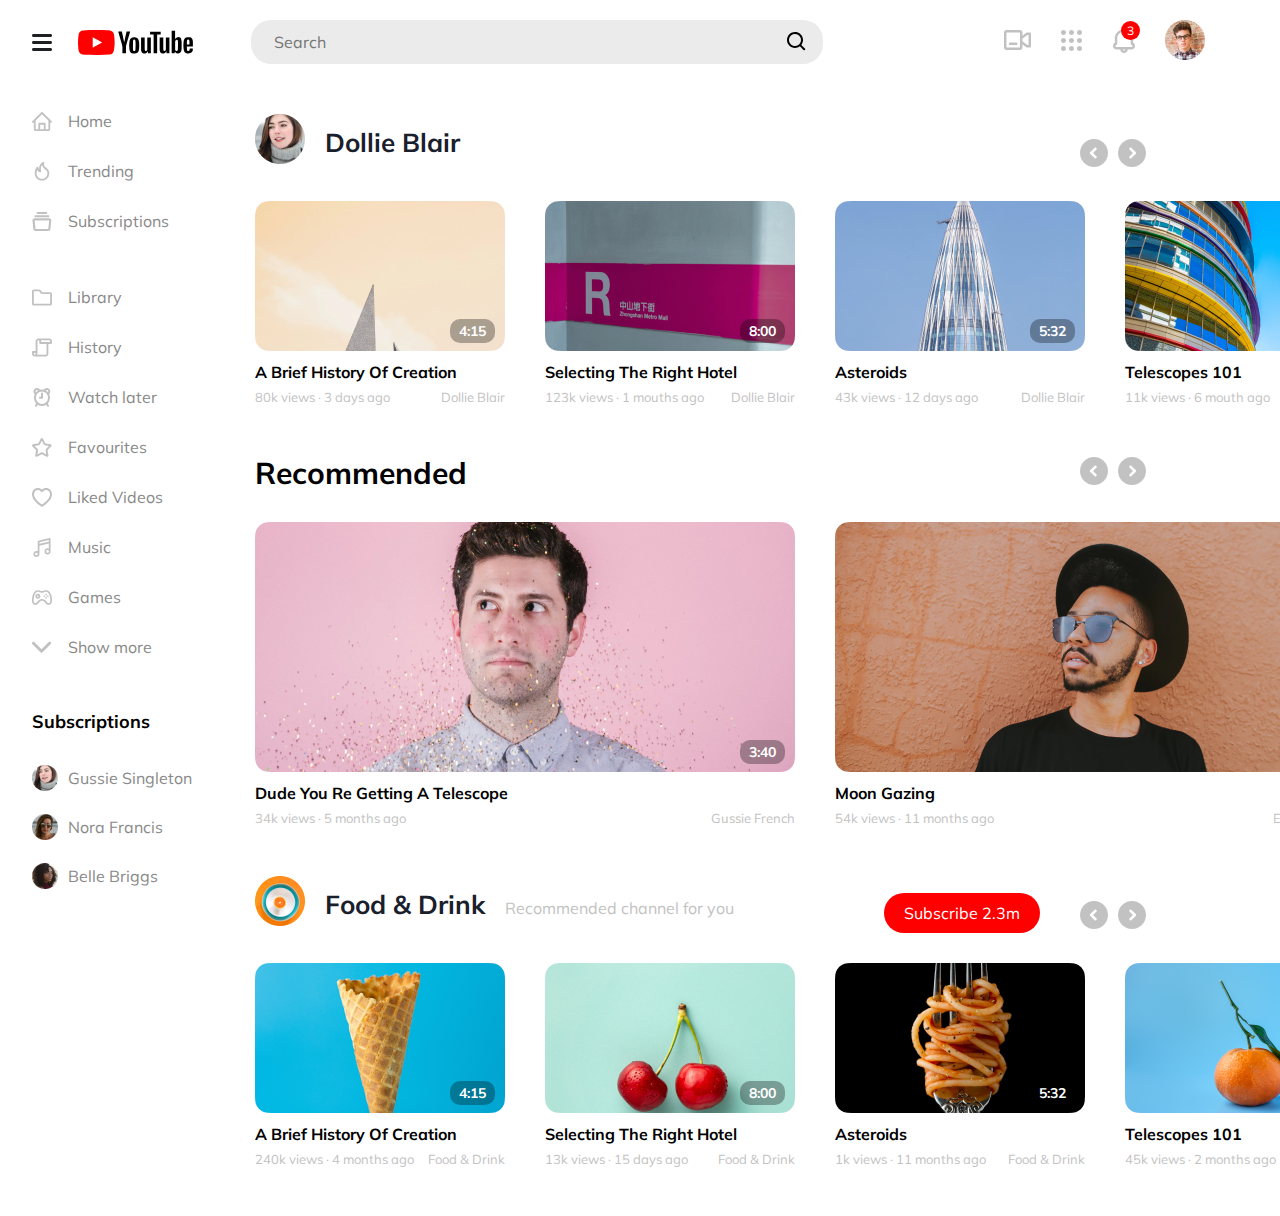
==== commit a91e6905: "issues fixed" ====
--- a/index.html
+++ b/index.html
@@ -5,7 +5,6 @@
   <meta name="viewport"
         content="width=device-width, user-scalable=no, initial-scale=1.0, maximum-scale=1.0, minimum-scale=1.0">
   <meta http-equiv="X-UA-Compatible" content="ie=edge">
-  <link rel="stylesheet" href="./style.css">
   <link rel="stylesheet" href="./style.css">
   <title>Youtube Design</title>
 </head>
@@ -31,7 +30,7 @@
     </div>
     <div class="header__search">
       <form action="">
-        <input class="search__input" type="text" placeholder="Search"/>
+        <input class="search__input" type="search" placeholder="Search"/>
         <button>
           <svg width="19" height="19" viewBox="0 0 19 19" fill="none" xmlns="http://www.w3.org/2000/svg">
             <path fill-rule="evenodd" clip-rule="evenodd"
@@ -43,342 +42,184 @@
     </div>
   </div>
   <div class="header__right">
-    <div class="material-icons-search">
+    <a class="material-icons-search" href="#">
       <svg width="19" height="19" viewBox="0 0 19 19" fill="none" xmlns="http://www.w3.org/2000/svg">
         <path fill-rule="evenodd" clip-rule="evenodd"
               d="M17.9005 16.4865L14.3205 12.9065L14.3195 12.9055C16.9095 9.569 16.4594 4.79387 13.2916 2.00007C10.1238 -0.793727 5.32983 -0.643497 2.34317 2.34317C-0.643497 5.32983 -0.793727 10.1238 2.00007 13.2916C4.79387 16.4594 9.569 16.9095 12.9055 14.3195L16.4855 17.8995C16.7364 18.1596 17.1081 18.2642 17.4578 18.1729C17.8075 18.0816 18.0808 17.8088 18.1725 17.4592C18.2643 17.1097 18.1603 16.7378 17.9005 16.4865ZM13.1967 11.0005C12.1249 12.8569 10.1441 14.0005 8.00052 14.0005C4.68681 14.0005 2.00052 11.3142 2.00052 8.00052C2.00052 4.68681 4.68681 2.00052 8.00052 2.00052C10.1441 2.00052 12.1249 3.14411 13.1967 5.00052C14.2685 6.85693 14.2685 9.14411 13.1967 11.0005Z"
               fill="black"/>
       </svg>
-    </div>
-    <div class="material-icons">
+    </a>
+    <a class="material-icons" href="#">
       <svg width="27" height="20" viewBox="0 0 27 20" opacity="0.24" fill="black" xmlns="http://www.w3.org/2000/svg">
         <path fill-rule="evenodd" clip-rule="evenodd"
               d="M22.2082 2.86766L18.4091 5.68182V2.50266C18.4091 1.11814 17.3104 0 15.955 0H2.4541C1.09644 0 0 1.12048 0 2.50266V17.4973C0 18.8819 1.09874 20 2.4541 20H15.955C17.3126 20 18.4091 18.8795 18.4091 17.4973V14.3182L22.2082 17.1323C22.48 17.3336 22.9801 17.5 23.32 17.5H25.7691C26.456 17.5 27 16.939 27 16.2469V3.75309C27 3.06064 26.4489 2.5 25.7691 2.5H23.32C22.9732 2.5 22.4823 2.66461 22.2082 2.86766ZM2.45455 17.5V2.5H15.9545V17.5H2.45455ZM4.90909 13.75C4.90909 13.0596 5.45956 12.5 6.13996 12.5H12.2691C12.9489 12.5 13.5 13.0548 13.5 13.75C13.5 14.4404 12.9495 15 12.2691 15H6.13996C5.46017 15 4.90909 14.4452 4.90909 13.75ZM23.5108 14.9998L18.424 11.238L18.4243 8.76179L23.5073 4.9966L24.5455 4.99818V14.9988L23.5108 14.9998Z"
         />
       </svg>
-    </div>
-    <div class="material-icons">
+    </a>
+    <a class="material-icons" href="#">
       <svg width="21" height="21" viewBox="0 0 21 21" opacity="0.24" fill="black" xmlns="http://www.w3.org/2000/svg">
         <path fill-rule="evenodd" clip-rule="evenodd"
               d="M0 2.5C0 3.88071 1.11929 5 2.5 5C3.88071 5 5 3.88071 5 2.5C5 1.11929 3.88071 0 2.5 0C1.11929 0 0 1.11929 0 2.5ZM2.5 13C1.11929 13 0 11.8807 0 10.5C0 9.11929 1.11929 8 2.5 8C3.88071 8 5 9.11929 5 10.5C5 11.8807 3.88071 13 2.5 13ZM2.5 21C1.11929 21 0 19.8807 0 18.5C0 17.1193 1.11929 16 2.5 16C3.88071 16 5 17.1193 5 18.5C5 19.8807 3.88071 21 2.5 21ZM10.5 21C9.11929 21 8 19.8807 8 18.5C8 17.1193 9.11929 16 10.5 16C11.8807 16 13 17.1193 13 18.5C13 19.8807 11.8807 21 10.5 21ZM16 18.5C16 19.8807 17.1193 21 18.5 21C19.8807 21 21 19.8807 21 18.5C21 17.1193 19.8807 16 18.5 16C17.1193 16 16 17.1193 16 18.5ZM10.5 13C9.11929 13 8 11.8807 8 10.5C8 9.11929 9.11929 8 10.5 8C11.8807 8 13 9.11929 13 10.5C13 11.8807 11.8807 13 10.5 13ZM8 2.5C8 3.88071 9.11929 5 10.5 5C11.8807 5 13 3.88071 13 2.5C13 1.11929 11.8807 0 10.5 0C9.11929 0 8 1.11929 8 2.5ZM18.5 13C17.1193 13 16 11.8807 16 10.5C16 9.11929 17.1193 8 18.5 8C19.8807 8 21 9.11929 21 10.5C21 11.8807 19.8807 13 18.5 13ZM16 2.5C16 3.88071 17.1193 5 18.5 5C19.8807 5 21 3.88071 21 2.5C21 1.11929 19.8807 0 18.5 0C17.1193 0 16 1.11929 16 2.5Z"
         />
       </svg>
-    </div>
-    <div class="material-icons material-icons-bell">
+    </a>
+    <a class="material-icons material-icons-bell" href="#">
       <svg width="22" height="26" viewBox="0 0 22 26" opacity="0.24" fill="black" xmlns="http://www.w3.org/2000/svg">
         <path fill-rule="evenodd" clip-rule="evenodd"
               d="M3.66927 22.4545C1.64382 22.4545 0 20.8655 0 18.9091C0 17.6106 0.727122 16.4532 1.83849 15.835C1.83849 15.4764 1.83333 11.2256 1.83333 11.2256C1.83333 7.14185 4.66852 3.70365 8.55556 2.6765V2.36364C8.55556 1.05824 9.64997 0 11 0C12.35 0 13.4444 1.05824 13.4444 2.36364V2.6765C17.3323 3.70344 20.1667 7.14194 20.1667 11.2318V15.8454C21.2793 16.4664 22 17.619 22 18.9091C22 20.8681 20.3586 22.4545 18.3307 22.4545H14.6667C14.6646 24.413 13.0197 26 11 26C8.97496 26 7.33333 24.4143 7.33333 22.4571L3.66927 22.4545ZM9.77778 22.4545C9.77778 23.1083 10.3244 23.6364 11 23.6364C11.6709 23.6364 12.2201 23.1064 12.2222 22.4545H9.77778ZM17.7222 11.2318V16.9427C17.7222 17.2702 17.9922 17.6032 18.3181 17.6847L18.6385 17.7648C19.1733 17.8984 19.5556 18.3689 19.5556 18.9091C19.5556 19.5624 19.0088 20.0909 18.3307 20.0909H3.66927C2.99369 20.0909 2.44444 19.56 2.44444 18.9091C2.44444 18.3666 2.82517 17.8979 3.36026 17.7647L3.69151 17.6823C4.0153 17.6017 4.27778 17.2732 4.27778 16.9426V11.2256C4.27778 7.63639 7.28675 4.72727 11 4.72727C14.7148 4.72727 17.7222 7.63541 17.7222 11.2318Z"
         />
       </svg>
       <span class="bell-span">3</span>
-    </div>
-    <div class="material-icons-user">
+    </a>
+    <a class="material-icons-user" href="#">
       <img src="images/userPic.png" alt="userPic"/>
-    </div>
+    </a>
   </div>
 </header>
 <!--SIDEBAR-->
 <nav class="sidebar">
   <div class="sidebar__categories">
-    <div class="sidebar__category">
+    <a class="sidebar__category" href="#">
       <svg width="20" height="19" viewBox="0 0 20 19" opacity="0.24" fill="black" xmlns="http://www.w3.org/2000/svg">
         <path fill-rule="evenodd" clip-rule="evenodd"
               d="M1.55192 10.5921C1.19689 10.9455 0.621289 10.9455 0.266267 10.5921C-0.0887555 10.2388 -0.0887555 9.66595 0.266267 9.31262L9.35718 0.264999C9.7122 -0.0883329 10.2878 -0.0883329 10.6428 0.264999L19.7337 9.31262C20.0888 9.66595 20.0888 10.2388 19.7337 10.5921C19.3787 10.9455 18.8031 10.9455 18.4481 10.5921L18.1818 10.3274V17.1945C18.1818 18.1933 17.3689 19 16.3628 19H3.63716C2.63348 19 1.81818 18.1934 1.81818 17.1945V10.3274L1.55192 10.5921ZM3.63716 17.1905L6.36364 17.191V11.7597C6.36364 11.2612 6.77023 10.8571 7.27003 10.8571H12.73C13.2306 10.8571 13.6364 11.2609 13.6364 11.7597V17.1929L16.3636 17.1945V8.51944L10 2.19166L3.63632 8.51948C3.63613 10.2308 3.63716 17.1905 3.63716 17.1905ZM11.8182 12.6653V17.1923L8.18182 17.1914V12.6667L11.8182 12.6653Z"
         />
       </svg>
       <span>Home</span>
-    </div>
-    <div class="sidebar__category">
+    </a>
+    <a class="sidebar__category" href="#">
       <svg width="20" height="19" viewBox="0 0 16 21" opacity="0.24" fill="black" xmlns="http://www.w3.org/2000/svg">
         <path fill-rule="evenodd" clip-rule="evenodd"
               d="M13.615 7.20041C15.1323 8.51081 16 10.1175 16 12.321C16 16.9118 12.4133 20.5268 8.0115 20.5268C3.60573 20.5268 0 16.9093 0 12.321C0 9.79412 0.547583 8.23242 2.15502 5.6366C2.66365 4.81522 3.89867 5.11434 3.99436 6.08209C4.08034 6.95167 4.34435 7.69187 4.729 8.25935C4.47244 5.19295 5.80372 1.74433 9.08631 0.10596C9.84629 -0.27335 10.6943 0.424512 10.4966 1.26648C9.98409 3.44851 10.5121 4.62244 11.8924 5.88709C11.926 5.91795 12.098 6.04489 12.3254 6.21279C12.7373 6.51686 13.3311 6.95524 13.615 7.20041ZM2.62075 9.00737C2.33897 9.66335 2 10.4525 2 12.321C2 15.7681 4.70107 18.478 8.0115 18.478C11.3159 18.478 14 15.7727 14 12.321C14 10.7811 13.4246 9.71578 12.3258 8.76679C12.1524 8.61699 11.7458 8.31456 11.3632 8.0299C11.0014 7.76076 10.6609 7.5075 10.559 7.41416C9.23392 6.20002 8.4238 4.9071 8.31376 3.18307C7.64377 3.85212 6.10424 5.93208 6.97198 10.0484C7.1065 10.6865 6.6318 11.289 5.99451 11.289C4.73006 11.289 3.48016 10.2984 2.71627 8.78204C2.68562 8.85634 2.65357 8.93095 2.62075 9.00737Z"
         />
       </svg>
       <span>Trending</span>
-    </div>
-    <div class="sidebar__category">
+    </a>
+    <a class="sidebar__category" href="#">
       <svg width="20" height="19" viewBox="0 0 18 18" opacity="0.24" fill="black" xmlns="http://www.w3.org/2000/svg">
         <path fill-rule="evenodd" clip-rule="evenodd"
               d="M3.9056 1C3.9056 0.447715 4.35471 0 4.901 0H12.9102C13.4599 0 13.9056 0.443865 13.9056 1C13.9056 1.55228 13.4565 2 12.9102 2H4.901C4.35125 2 3.9056 1.55614 3.9056 1ZM0.0101027 8.0949L0.811023 16.1041C0.917267 17.1665 1.83603 18 2.90122 18H14.91C15.9712 18 16.8943 17.1632 17.0002 16.1041L17.8011 8.0949C17.9152 6.95379 17.0495 6 15.9047 6H1.90647C0.759323 6 -0.103812 6.95576 0.0101027 8.0949ZM2.01101 8.00421L15.7998 8.0079L14.9056 16H2.9056L2.01101 8.00421ZM2.90122 3C2.35555 3 1.9056 3.44772 1.9056 4C1.9056 4.55614 2.35136 5 2.90122 5H14.91C15.4557 5 15.9056 4.55228 15.9056 4C15.9056 3.44386 15.4598 3 14.91 3H2.90122Z"
         />
       </svg>
       <span>Subscriptions</span>
-    </div>
+    </a>
   </div>
   <div class="sidebar__categories">
-    <div class="sidebar__category">
+    <a class="sidebar__category" href="#">
       <svg width="20" height="19" viewBox="0 0 20 16" opacity="0.24" fill="black" xmlns="http://www.w3.org/2000/svg">
         <path fill-rule="evenodd" clip-rule="evenodd"
               d="M1.81377 0C0.818072 0 0 0.793984 0 1.77341V14.2266C0 15.2066 0.814396 16 1.819 16H18.181C19.185 16 20 15.2042 20 14.2225V4.44412C20 3.4608 19.1843 2.66667 18.1781 2.66667H10.0034L8.71574 0.742815C8.441 0.332343 7.81071 0 7.30762 0H1.81377ZM18.181 14.2222L1.81818 14.2266L1.81377 1.77778L7.27273 1.78212L8.48211 3.64019C8.818 4.14203 9.39005 4.44444 10.0034 4.44444L18.1818 4.44412L18.181 14.2222Z"
         />
       </svg>
       <span>Library</span>
-    </div>
-    <div class="sidebar__category">
+    </a>
+    <a class="sidebar__category" href="#">
       <svg width="20" height="19" viewBox="0 0 20 18" opacity="0.24" fill="black" xmlns="http://www.w3.org/2000/svg">
         <path fill-rule="evenodd" clip-rule="evenodd"
               d="M6.36364 0C4.85741 0 3.63636 1.20746 3.63636 2.69744V12.6H0.909091C0.407014 12.6 0 13.0042 0 13.4991V15.3C0 16.7912 1.22411 18 2.72727 18H13.6364C15.1423 18 16.3636 16.7944 16.3636 15.3045V5.4H19.0909C19.5965 5.4 20 4.99813 20 4.5024V2.70439C20 1.21111 18.7799 0 17.2727 0H6.36364ZM5.3 16.2C5.40009 15.9193 5.45455 15.6172 5.45455 15.3026V2.69744C5.45455 2.20206 5.86107 1.8 6.36364 1.8C6.86402 1.8 7.27273 2.2043 7.27273 2.7V4.50094C7.27273 4.99748 7.67624 5.4 8.18182 5.4H14.5455V15.3045C14.5455 15.7991 14.1394 16.2 13.6364 16.2H5.3ZM1.81818 14.4V15.3C1.81818 15.7957 2.22689 16.2 2.72727 16.2C3.22984 16.2 3.63636 15.7979 3.63636 15.3026V14.4H1.81818ZM9.09091 3.6V2.7C9.09091 2.38443 9.03609 2.0815 8.9354 1.8H17.2727C17.7747 1.8 18.1818 2.20414 18.1818 2.70439V3.6H9.09091Z"
         />
       </svg>
       <span>History</span>
-    </div>
-    <div class="sidebar__category">
+    </a>
+    <a class="sidebar__category" href="#">
       <svg width="20" height="19" viewBox="0 0 17 19" opacity="0.24" fill="black" xmlns="http://www.w3.org/2000/svg">
         <path fill-rule="evenodd" clip-rule="evenodd"
               d="M12.7263 16.7342C11.4999 17.5194 10.0515 17.973 8.5 17.973C6.94846 17.973 5.50008 17.5194 4.27374 16.7342L3.36555 18.3497C3.08967 18.8405 2.48163 19.0104 2 18.7248C1.52171 18.4412 1.35565 17.817 1.6335 17.3227C1.6335 17.3227 2.68265 15.4627 2.70994 15.4264C1.3407 13.9519 0.5 11.9552 0.5 9.75676C0.5 8.53312 0.760452 7.37196 1.22753 6.32856C0.476253 5.66926 0 4.68905 0 3.59459C0 1.60935 1.567 0 3.5 0C4.79331 0 5.92278 0.720433 6.52869 1.79186C7.15928 1.62774 7.81973 1.54054 8.5 1.54054C9.11512 1.54054 9.71402 1.61184 10.2893 1.74683C10.9011 0.700295 12.017 0 13.2921 0C15.2251 0 16.7921 1.60935 16.7921 3.59459C16.7921 4.61644 16.3769 5.5387 15.7104 6.19316C16.2164 7.27113 16.5 8.47993 16.5 9.75676C16.5 11.9552 15.6593 13.9519 14.2901 15.4264C14.3173 15.4627 15.3665 17.3227 15.3665 17.3227C15.6443 17.817 15.4783 18.4412 15 18.7248C14.5184 19.0104 13.9103 18.8405 13.6344 18.3497L12.7263 16.7342ZM7.5 5.64845C7.5 5.08135 7.94386 4.62162 8.5 4.62162C9.05229 4.62162 9.5 5.07733 9.5 5.64845V9.75676C9.5 10.324 9.05665 10.7838 8.50095 10.7838H6.49905C5.94729 10.7838 5.5 10.3279 5.5 9.75676C5.5 9.18955 5.94335 8.72973 6.49905 8.72973H7.5V5.64845ZM2 3.59459C2 2.74378 2.67157 2.05405 3.5 2.05405C3.93928 2.05405 4.3426 2.24978 4.62052 2.56955C3.73645 3.07397 2.95519 3.74545 2.3172 4.54247C2.11715 4.27879 2 3.9482 2 3.59459ZM14.7921 3.59459C14.7921 2.74378 14.1205 2.05405 13.2921 2.05405C12.8889 2.05405 12.5161 2.21892 12.2426 2.49324C13.1305 2.9768 13.9191 3.62706 14.569 4.4034C14.7112 4.1665 14.7921 3.8885 14.7921 3.59459ZM8.5 15.9189C5.18629 15.9189 2.5 13.16 2.5 9.75676C2.5 6.35349 5.18629 3.59459 8.5 3.59459C11.8137 3.59459 14.5 6.35349 14.5 9.75676C14.5 13.16 11.8137 15.9189 8.5 15.9189Z"
         />
       </svg>
       <span>Watch later</span>
-    </div>
-    <div class="sidebar__category">
+    </a>
+    <a class="sidebar__category" href="#">
       <svg width="20" height="19" viewBox="0 0 19 18" opacity="0.24" fill="black" xmlns="http://www.w3.org/2000/svg">
         <path fill-rule="evenodd" clip-rule="evenodd"
               d="M15.5882 16.1776C15.8046 17.4345 14.7118 18.2242 13.5793 17.6312C13.5793 17.6312 9.32641 15.4276 9.36773 15.4059L5.11778 17.6312C3.98444 18.2246 2.89263 17.4335 3.10892 16.1776C3.10892 16.1776 3.89901 11.4682 3.93244 11.5007L0.494159 8.16277C-0.422732 7.27264 -0.00467551 5.99401 1.26148 5.81077C1.26148 5.81077 6.00269 5.10388 5.98203 5.14558L8.107 0.857337C8.67367 -0.286213 10.0239 -0.285345 10.5901 0.857337C10.5901 0.857337 12.7302 5.1298 12.684 5.12312L17.4356 5.81077C18.7027 5.99415 19.1191 7.27331 18.2029 8.16277C18.2029 8.16277 14.7844 11.5102 14.7765 11.4644L15.5882 16.1776ZM5.09647 15.5573L8.50515 13.7718C9.0044 13.5104 9.6939 13.511 10.1919 13.7718L13.609 15.561L12.9495 11.7764C12.8542 11.2228 13.0679 10.5699 13.4708 10.1787L16.2242 7.50565L12.4175 6.95008C11.8593 6.8693 11.3019 6.46516 11.0528 5.96262L9.34969 2.52567L7.64427 5.96262C7.39464 6.46637 6.83646 6.8695 6.27962 6.95008L2.46854 7.50163L5.22632 10.1787C5.63022 10.5708 5.84269 11.2241 5.74757 11.7764L5.09647 15.5573Z"
         />
       </svg>
       <span>Favourites</span>
-    </div>
-    <div class="sidebar__category">
+    </a>
+    <a class="sidebar__category" href="#">
       <svg width="20" height="19" viewBox="0 0 18 17" opacity="0.24" fill="black" xmlns="http://www.w3.org/2000/svg">
         <path fill-rule="evenodd" clip-rule="evenodd"
               d="M12.6 0C11.217 0 9.95536 0.530866 9 1.40391C8.04464 0.530866 6.78304 0 5.4 0C2.41766 0 0 2.46848 0 5.51351C0 9.95785 4.48072 14.2534 8.62049 16.7595C8.83009 16.8923 9.17315 16.8905 9.38216 16.7577C13.4946 14.2432 18 9.95763 18 5.51351C18 2.46848 15.5823 0 12.6 0ZM9.00509 14.8252C4.5546 11.8546 1.8 8.38441 1.8 5.51351C1.8 3.48349 3.41177 1.83784 5.4 1.83784C6.29958 1.83784 7.14325 2.17359 7.79955 2.77335L8.66561 3.56478C8.8528 3.73585 9.14971 3.73355 9.33439 3.56478L10.2004 2.77335C10.8567 2.17359 11.7004 1.83784 12.6 1.83784C14.5882 1.83784 16.2 3.48349 16.2 5.51351C16.2 8.45823 13.4557 11.8546 9.00509 14.8252Z"
         />
       </svg>
       <span>Liked Videos</span>
-    </div>
-    <div class="sidebar__category">
+    </a>
+    <a class="sidebar__category" href="#">
       <svg width="20" height="19" viewBox="0 0 18 20" opacity="0.24" fill="black" xmlns="http://www.w3.org/2000/svg">
         <path fill-rule="evenodd" clip-rule="evenodd"
               d="M14.85 17.2729C16.5897 17.2729 18 15.8484 18 14.0911V0.92929C18.0016 0.854306 17.9939 0.777902 17.9762 0.701509C17.8626 0.212723 17.3782 -0.0904878 16.8943 0.0242693L5.22802 2.79094C4.82628 2.88621 4.55117 3.23961 4.5 3.63657V13.9428C4.09084 13.7464 3.63312 13.6366 3.15 13.6366C1.4103 13.6366 0 15.0611 0 16.8184C0 18.5757 1.4103 20.0002 3.15 20.0002C4.8897 20.0002 6.3 18.5757 6.3 16.8184V8.0407L16.2 5.6929V11.2155C15.7908 11.0192 15.3331 10.9093 14.85 10.9093C13.1103 10.9093 11.7 12.3338 11.7 14.0911C11.7 15.8484 13.1103 17.2729 14.85 17.2729ZM6.3 6.17308V4.40434L16.2 2.05654V3.82528L6.3 6.17308ZM16.2 14.0911C16.2 13.338 15.5956 12.7275 14.85 12.7275C14.1044 12.7275 13.5 13.338 13.5 14.0911C13.5 14.8442 14.1044 15.4548 14.85 15.4548C15.5956 15.4548 16.2 14.8442 16.2 14.0911ZM3.15 15.4548C3.89558 15.4548 4.5 16.0653 4.5 16.8184C4.5 17.5715 3.89558 18.182 3.15 18.182C2.40442 18.182 1.8 17.5715 1.8 16.8184C1.8 16.0653 2.40442 15.4548 3.15 15.4548Z"
         />
       </svg>
       <span>Music</span>
-    </div>
-    <div class="sidebar__category">
+    </a>
+    <a class="sidebar__category" href="#">
       <svg width="20" height="19" viewBox="0 0 22 16" opacity="0.24" fill="black" xmlns="http://www.w3.org/2000/svg">
         <path fill-rule="evenodd" clip-rule="evenodd"
               d="M12.9034 0.5233C12.1075 0.810958 11.7676 0.88899 10.9998 0.88899C10.232 0.88899 9.89216 0.810958 9.09627 0.5233L9.03409 0.500814C8.02943 0.137542 7.43229 0 6.44525 0C4.05055 0 1.85231 2.2826 0.942996 5.06478C0.245262 7.1996 0.0589768 8.56701 0 11.5385C0.0582506 14.4925 1.34092 15.9856 3.66063 16C5.11467 15.9917 6.11219 15.363 7.03418 14.2208C7.17642 14.0446 7.56758 13.5231 7.60944 13.4673L7.61308 13.4625C8.56208 12.235 9.54325 11.5652 11.0027 11.5556C12.4564 11.5652 13.4376 12.235 14.3866 13.4625L14.3902 13.4673C14.4321 13.5231 14.8232 14.0446 14.9655 14.2208C15.8875 15.363 16.885 15.9917 18.3278 16C20.6587 15.9856 21.9414 14.4925 21.9997 11.5727C21.9407 8.56701 21.7544 7.1996 21.0567 5.06478C20.1474 2.2826 17.9491 0 15.5544 0C14.5674 0 13.9702 0.137542 12.9656 0.500814L12.9034 0.5233ZM8.45597 2.18913C9.4419 2.54547 10.0813 2.66676 10.9998 2.66676C11.9183 2.66676 12.5578 2.54547 13.5437 2.18913L13.6061 2.16655C14.4238 1.87087 14.828 1.77778 15.5544 1.77778C16.9794 1.77778 18.6138 3.47492 19.309 5.60189C19.9465 7.55254 20.1108 8.75828 20.1667 11.5727C20.1263 13.5619 19.5656 14.2146 18.3273 14.2222C17.5536 14.2178 17.0194 13.8811 16.4091 13.125C16.3079 12.9996 16.0221 12.62 15.9044 12.4636L15.9043 12.4634L15.9041 12.4633L15.904 12.4631L15.9037 12.4627L15.9037 12.4627L15.8535 12.3961C14.5953 10.7687 13.164 9.79184 10.9941 9.77782C8.83563 9.79184 7.40436 10.7687 6.14621 12.3961L6.096 12.4626C5.97878 12.6183 5.69198 12.9994 5.59053 13.125C4.98023 13.8811 4.44608 14.2178 3.6611 14.2222C2.43407 14.2146 1.87336 13.5619 1.83299 11.5384C1.88885 8.75828 2.05311 7.55254 2.69066 5.60189C3.38582 3.47492 5.02024 1.77778 6.44525 1.77778C7.17164 1.77778 7.57582 1.87087 8.39355 2.16655L8.45597 2.18913ZM15.5832 5.77778C15.0769 5.77778 14.6665 5.37981 14.6665 4.88889C14.6665 4.39797 15.0769 4 15.5832 4C16.0894 4 16.4998 4.39797 16.4998 4.88889C16.4998 5.37981 16.0894 5.77778 15.5832 5.77778ZM14.6665 8.44444C14.6665 8.93536 15.0769 9.33333 15.5832 9.33333C16.0894 9.33333 16.4998 8.93536 16.4998 8.44444C16.4998 7.95352 16.0894 7.55556 15.5832 7.55556C15.0769 7.55556 14.6665 7.95352 14.6665 8.44444ZM17.4165 7.55556C16.9102 7.55556 16.4998 7.15759 16.4998 6.66667C16.4998 6.17575 16.9102 5.77778 17.4165 5.77778C17.9228 5.77778 18.3332 6.17575 18.3332 6.66667C18.3332 7.15759 17.9228 7.55556 17.4165 7.55556ZM12.8332 6.66667C12.8332 7.15759 13.2436 7.55556 13.7498 7.55556C14.2561 7.55556 14.6665 7.15759 14.6665 6.66667C14.6665 6.17575 14.2561 5.77778 13.7498 5.77778C13.2436 5.77778 12.8332 6.17575 12.8332 6.66667ZM6.4165 9.33333C4.89771 9.33333 3.6665 8.13943 3.6665 6.66667C3.6665 5.19391 4.89771 4 6.4165 4C7.93528 4 9.1665 5.19391 9.1665 6.66667C9.1665 8.13943 7.93528 9.33333 6.4165 9.33333ZM7.33316 6.66667C7.33316 7.15759 6.92276 7.55556 6.4165 7.55556C5.91024 7.55556 5.49983 7.15759 5.49983 6.66667C5.49983 6.17575 5.91024 5.77778 6.4165 5.77778C6.92276 5.77778 7.33316 6.17575 7.33316 6.66667Z"
         />
       </svg>
       <span>Games</span>
-    </div>
-    <div class="sidebar__category">
+    </a>
+    <a class="sidebar__category" href="#">
       <svg width="20" height="19" viewBox="0 0 14 8" opacity="0.24" fill="black" xmlns="http://www.w3.org/2000/svg">
         <path
           d="M6.66931 5.25531L11.6193 0.305313C11.8704 0.0453564 12.2422 -0.0588996 12.5918 0.0326158C12.9415 0.124131 13.2145 0.397176 13.306 0.746806C13.3975 1.09644 13.2933 1.46824 13.0333 1.71931L7.37631 7.37631C6.98581 7.7667 6.35281 7.7667 5.96231 7.37631L0.305313 1.71931C0.0453564 1.46824 -0.0588996 1.09644 0.0326158 0.746806C0.124131 0.397176 0.397176 0.124131 0.746806 0.0326158C1.09644 -0.0588996 1.46824 0.0453564 1.71931 0.305313L6.66931 5.25531Z"
         />
       </svg>
       <span>Show more</span>
-    </div>
+    </a>
   </div>
   <div class="subscriptions">
     <h1 class="subscriptions__head">
       Subscriptions
     </h1>
-    <div class="subscriptions__item">
+    <a class="subscriptions__item" href="#">
       <img src="./images/sub_1.png" alt="userPic"/>
       <span>Gussie Singleton</span>
-    </div>
-    <div class="subscriptions__item">
+    </a>
+    <a class="subscriptions__item" href="#">
       <img src="./images/sub_2.png" alt="userPic"/>
       <span>Nora Francis</span>
-    </div>
-    <div class="subscriptions__item">
+    </a>
+    <a class="subscriptions__item" href="#">
       <img src="./images/sub_3.png" alt="userPic"/>
       <span>Belle Briggs</span>
-    </div>
-    <div class="subscriptions__item">
+    </a>
+    <a class="subscriptions__item" href="#">
       <img src="./images/sub_4.png" alt="userPic"/>
       <span>Eunice Cortez</span>
-    </div>
-    <div class="subscriptions__item">
+    </a>
+    <a class="subscriptions__item" href="#">
       <img src="./images/sub_5.png" alt="userPic"/>
       <span>Emma Hanson</span>
-    </div>
-    <div class="subscriptions__item">
+    </a>
+    <a class="subscriptions__item" href="#">
       <img src="./images/sub_6.png" alt="userPic"/>
       <span>Leah Berry</span>
-    </div>
-  </div>
-  <div class="settings">
+    </a>
+  </div>
+  <a class="settings" href="#">
     <svg width="20" height="19" viewBox="0 0 19 20" opacity="0.24" fill="black" xmlns="http://www.w3.org/2000/svg">
       <path fill-rule="evenodd" clip-rule="evenodd"
             d="M13.4684 3.72984L12.7255 3.2963C12.7255 3.2963 11.9499 1.18529 11.8845 1.04241C11.6372 0.446706 10.9608 0 10.2828 0H8.42097C7.74577 0 7.07222 0.445749 6.80795 1.06812C6.75378 1.18551 5.98673 3.29574 5.98673 3.29574L5.25274 3.73208C5.25274 3.73208 3.01723 3.34267 2.86067 3.32789C2.22115 3.24416 1.49608 3.60662 1.15706 4.19382L0.22616 5.80618C-0.11144 6.39092 -0.0621848 7.1971 0.344673 7.73715C0.419296 7.84283 1.8639 9.57203 1.8639 9.57203C1.8639 9.57203 1.85186 9.85686 1.85186 10C1.85186 10.303 1.86248 10.429 1.86248 10.429C1.86248 10.429 0.419296 12.1572 0.328229 12.2853C-0.0641449 12.7973 -0.112893 13.6066 0.22616 14.1938L1.15706 15.8062C1.49462 16.3909 2.21732 16.7514 2.88838 16.6691C3.01723 16.6573 5.23083 16.2672 5.23083 16.2672L5.97602 16.6921C5.97602 16.6921 6.75378 18.8145 6.81919 18.9574C7.06642 19.5532 7.74286 20 8.42097 20H10.2828C10.9579 20 11.6314 19.5544 11.8957 18.9321C11.9499 18.8147 12.7255 16.7 12.7255 16.7L13.4565 16.269C13.4565 16.269 15.8311 16.6709 15.8364 16.6714C16.4824 16.7558 17.2076 16.3934 17.5467 15.8062L18.4776 14.1938C18.8151 13.6091 18.766 12.803 18.3592 12.263C18.2846 12.1573 16.8393 10.4365 16.8393 10.4365C16.8393 10.4365 16.8519 10.146 16.8519 10C16.8519 9.69704 16.8429 9.56952 16.8429 9.56952C16.8429 9.56952 18.2846 7.8427 18.3757 7.71452C18.7679 7.20254 18.8166 6.39338 18.4776 5.80618L17.5467 4.19382C17.2091 3.60908 16.4863 3.24864 15.8151 3.33097C15.6863 3.34276 13.4684 3.72984 13.4684 3.72984ZM10.9423 4.30503L11.0766 4.75439L11.508 4.93843C11.9156 5.11235 12.3007 5.33528 12.6549 5.60181L13.0302 5.88422L13.4872 5.77567C14.151 5.618 15.7116 5.35656 15.8613 5.33828C15.9481 5.32769 16.6964 6.62368 16.6438 6.69352C16.5532 6.81399 15.5466 8.03475 15.0782 8.5308L14.7565 8.8714L14.8124 9.33653C14.8386 9.55534 14.8519 9.77673 14.8519 10C14.8519 10.2233 14.8386 10.4447 14.8124 10.6635L14.7565 11.1286L15.0782 11.4692C15.5466 11.9652 16.5532 13.186 16.6438 13.3065C16.6964 13.3763 15.9126 14.668 15.8613 14.6617C15.7116 14.6434 14.151 14.382 13.4872 14.2243L13.0302 14.1158L12.6549 14.3982C12.3007 14.6647 11.9156 14.8877 11.508 15.0616L11.0766 15.2456L10.9423 15.695C10.747 16.3484 10.1933 17.8297 10.1343 17.9684C10.1001 18.0487 8.60366 18.0487 8.56947 17.9683C8.5105 17.8297 7.95692 16.3484 7.76164 15.6951L7.62731 15.2457L7.1959 15.0616C6.78824 14.8877 6.40322 14.6648 6.04897 14.3983L5.67364 14.1159L5.21666 14.2245C4.55278 14.3822 2.99208 14.6435 2.84241 14.6618C2.75565 14.6724 2.00741 13.3763 2.05996 13.3065C2.15061 13.186 3.15718 11.9654 3.62557 11.4694L3.94723 11.1288L3.89139 10.6637C3.86512 10.4448 3.85186 10.2233 3.85186 10C3.85186 9.77667 3.86512 9.55522 3.89139 9.33635L3.94723 8.87119L3.62557 8.53058C3.15718 8.0346 2.15061 6.81396 2.05996 6.69349C2.00741 6.62365 2.75565 5.32763 2.84241 5.33821C2.99208 5.35647 4.55278 5.61785 5.21666 5.77554L5.67364 5.88408L6.04897 5.6017C6.40322 5.33517 6.78824 5.11226 7.1959 4.93836L7.62731 4.75432L7.76164 4.30495C7.95692 3.65163 8.5105 2.17034 8.56947 2.03168C8.60366 1.9513 10.1001 1.95127 10.1343 2.03164C10.1933 2.1703 10.747 3.65163 10.9423 4.30503ZM9.35186 13C7.69501 13 6.35186 11.6569 6.35186 10C6.35186 8.34315 7.69501 7 9.35186 7C11.0087 7 12.3519 8.34315 12.3519 10C12.3519 11.6569 11.0087 13 9.35186 13ZM10.3519 10C10.3519 10.5523 9.90415 11 9.35186 11C8.79958 11 8.35186 10.5523 8.35186 10C8.35186 9.44771 8.79958 9 9.35186 9C9.90415 9 10.3519 9.44771 10.3519 10Z"
       />
     </svg>
     <span>Settings</span>
-  </div>
+  </a>
 </nav>
 <!--MAIN CONTENT-->
 <main class="videos">
   <div class="videos__channel">
     <div class="video__channel_header">
       <div class="videos__channel_link">
-        <img src="./images/channelPic.png" alt="channelPic"/>
-        <span>Dollie Blair</span>
+        <a href="#">
+          <img src="./images/channelPic.png" alt="channelPic"/>
+        </a>
+        <a href="#">Dollie Blair</a>
       </div>
       <div class="videos__channel_arrows">
-        <svg width="28" height="28" viewBox="0 0 28 28" fill="none" xmlns="http://www.w3.org/2000/svg">
-          <path opacity="0.24"
-                d="M14 28C21.732 28 28 21.732 28 14C28 6.26801 21.732 0 14 0C6.26801 0 0 6.26801 0 14C0 21.732 6.26801 28 14 28Z"
-                fill="black"/>
-          <path fill-rule="evenodd" clip-rule="evenodd"
-                d="M16.0017 8.66611L16.5363 9.20513C16.7121 9.39201 16.8 9.61012 16.8 9.8592C16.8 10.1133 16.7121 10.329 16.5363 10.5063L13.0719 14L16.5363 17.4937C16.712 17.671 16.8 17.8867 16.8 18.1407C16.8 18.3899 16.712 18.608 16.5363 18.7949L16.0016 19.3268C15.8211 19.5089 15.6048 19.6 15.3529 19.6C15.0963 19.6 14.8825 19.5089 14.7114 19.3268L10.0709 14.647C9.89034 14.4744 9.80005 14.2589 9.80005 14C9.80005 13.746 9.89034 13.5279 10.0709 13.3459L14.7114 8.66611C14.8873 8.48876 15.1011 8.4 15.3529 8.4C15.6001 8.4 15.8163 8.48876 16.0017 8.66611Z"
-                fill="white"/>
-        </svg>
-        <svg width="28" height="28" viewBox="0 0 28 28" fill="none" xmlns="http://www.w3.org/2000/svg">
-          <path opacity="0.24"
-                d="M14 28C21.732 28 28 21.732 28 14C28 6.26801 21.732 0 14 0C6.26801 0 0 6.26801 0 14C0 21.732 6.26801 28 14 28Z"
-                fill="black"/>
-          <path fill-rule="evenodd" clip-rule="evenodd"
-                d="M11.9983 8.66611L11.4637 9.20513C11.2879 9.39201 11.2 9.61012 11.2 9.8592C11.2 10.1133 11.2879 10.329 11.4637 10.5063L14.9281 14L11.4637 17.4937C11.288 17.671 11.2 17.8867 11.2 18.1407C11.2 18.3899 11.288 18.608 11.4637 18.7949L11.9984 19.3268C12.1789 19.5089 12.3952 19.6 12.6471 19.6C12.9037 19.6 13.1175 19.5089 13.2886 19.3268L17.9291 14.647C18.1097 14.4744 18.2 14.2589 18.2 14C18.2 13.746 18.1097 13.5279 17.9291 13.3459L13.2886 8.66611C13.1127 8.48876 12.8989 8.4 12.6471 8.4C12.3999 8.4 12.1837 8.48876 11.9983 8.66611Z"
-                fill="white"/>
-        </svg>
-      </div>
-    </div>
-    <div class="videos__channel_list">
-      <div class="videos__channel_list_video">
-        <div>
-          <img class="video_size" src="./images/Cover.png" alt="videoPic">
-          <span class="video_time">4:15</span>
-        </div>
-        <span class="video_title">A Brief History Of Creation</span>
-        <div class="video_info">
-          <span>80k views  ·  3 days ago</span>
-          <span>Dollie Blair</span>
-        </div>
-      </div>
-      <div class="videos__channel_list_video">
-        <div>
-          <img class="video_size" src="./images/Cover2.png" alt="videoPic">
-          <span class="video_time">8:00</span>
-        </div>
-        <span class="video_title">Selecting The Right Hotel</span>
-        <div class="video_info">
-          <span>123k views  ·  1 mouths ago</span>
-          <span>Dollie Blair</span>
-        </div>
-      </div>
-      <div class="videos__channel_list_video">
-        <div>
-          <img class="video_size" src="./images/Cover3.png" alt="videoPic">
-          <span class="video_time">5:32</span>
-        </div>
-        <span class="video_title">Asteroids</span>
-        <div class="video_info">
-          <span>43k views  ·  12 days ago</span>
-          <span>Dollie Blair</span>
-        </div>
-      </div>
-      <div class="videos__channel_list_video">
-        <div>
-          <img class="video_size" src="./images/Cover4.png" alt="videoPic">
-          <span class="video_time">6:40</span>
-        </div>
-        <span class="video_title">Telescopes 101</span>
-        <div class="video_info">
-          <span>11k views  ·  6 mouth ago</span>
-          <span>Dollie Blair</span>
-        </div>
-      </div>
-      <div class="videos__channel_list_video">
-        <div>
-          <img class="video_size" src="./images/Cover5.png" alt="videoPic">
-          <span class="video_time">1:45</span>
-        </div>
-        <span class="video_title">Medical Care Is Just</span>
-        <div class="video_info">
-          <span>18k views  ·  2 days ago</span>
-          <span>Dollie Blair</span>
-        </div>
-      </div>
-      <div class="videos__channel_list_video">
-        <div>
-          <img class="hidden_video video_size" src="./images/Cover6.png" width="250" height="150" alt="videoPic">
-          <span class="video_time">2:12</span>
-        </div>
-        <span class="video_title">Moon Gazing</span>
-        <div class="video_info">
-          <span>67k views  ·  4 months ago</span>
-          <span>Dollie Blair</span>
-        </div>
-      </div>
-
-    </div>
-  </div>
-  <div class="videos__recommended">
-    <div class="videos__recommended_title">
-      <span>Recommended</span>
-      <div class="videos__channel_arrows videos__channel_arrows_recommended">
-        <svg width="28" height="28" viewBox="0 0 28 28" fill="none" xmlns="http://www.w3.org/2000/svg">
-          <path opacity="0.24"
-                d="M14 28C21.732 28 28 21.732 28 14C28 6.26801 21.732 0 14 0C6.26801 0 0 6.26801 0 14C0 21.732 6.26801 28 14 28Z"
-                fill="black"/>
-          <path fill-rule="evenodd" clip-rule="evenodd"
-                d="M16.0017 8.66611L16.5363 9.20513C16.7121 9.39201 16.8 9.61012 16.8 9.8592C16.8 10.1133 16.7121 10.329 16.5363 10.5063L13.0719 14L16.5363 17.4937C16.712 17.671 16.8 17.8867 16.8 18.1407C16.8 18.3899 16.712 18.608 16.5363 18.7949L16.0016 19.3268C15.8211 19.5089 15.6048 19.6 15.3529 19.6C15.0963 19.6 14.8825 19.5089 14.7114 19.3268L10.0709 14.647C9.89034 14.4744 9.80005 14.2589 9.80005 14C9.80005 13.746 9.89034 13.5279 10.0709 13.3459L14.7114 8.66611C14.8873 8.48876 15.1011 8.4 15.3529 8.4C15.6001 8.4 15.8163 8.48876 16.0017 8.66611Z"
-                fill="white"/>
-        </svg>
-        <svg width="28" height="28" viewBox="0 0 28 28" fill="none" xmlns="http://www.w3.org/2000/svg">
-          <path opacity="0.24"
-                d="M14 28C21.732 28 28 21.732 28 14C28 6.26801 21.732 0 14 0C6.26801 0 0 6.26801 0 14C0 21.732 6.26801 28 14 28Z"
-                fill="black"/>
-          <path fill-rule="evenodd" clip-rule="evenodd"
-                d="M11.9983 8.66611L11.4637 9.20513C11.2879 9.39201 11.2 9.61012 11.2 9.8592C11.2 10.1133 11.2879 10.329 11.4637 10.5063L14.9281 14L11.4637 17.4937C11.288 17.671 11.2 17.8867 11.2 18.1407C11.2 18.3899 11.288 18.608 11.4637 18.7949L11.9984 19.3268C12.1789 19.5089 12.3952 19.6 12.6471 19.6C12.9037 19.6 13.1175 19.5089 13.2886 19.3268L17.9291 14.647C18.1097 14.4744 18.2 14.2589 18.2 14C18.2 13.746 18.1097 13.5279 17.9291 13.3459L13.2886 8.66611C13.1127 8.48876 12.8989 8.4 12.6471 8.4C12.3999 8.4 12.1837 8.48876 11.9983 8.66611Z"
-                fill="white"/>
-        </svg>
-      </div>
-    </div>
-    <div class="videos__recommended_items videos__channel_list">
-      <div class="videos__recommended_item videos__channel_list_video">
-        <div>
-          <img class="video_size" src="./images/recommended.png" alt="videoPic">
-          <span class="video_time">3:40</span>
-        </div>
-        <span class="video_title">Dude You Re Getting A Telescope</span>
-        <div class="video_info">
-          <span>34k views  ·  5 months ago</span>
-          <span>Gussie French</span>
-        </div>
-      </div>
-      <div class="videos__recommended_item videos__channel_list_video">
-        <div>
-          <img class="video_size" src="./images/recommended2.png" alt="videoPic">
-          <span class="video_time">2:12</span>
-        </div>
-        <span class="video_title">Moon Gazing</span>
-        <div class="video_info">
-          <span>54k views  ·  11 months ago</span>
-          <span>Edward Osborne</span>
-        </div>
-      </div>
-      <div class="videos__recommended_item videos__channel_list_video">
-        <div>
-          <img class="hidden_video video_size" src="./images/recommended3.png" alt="videoPic">
-          <span class="video_time">2:12</span>
-        </div>
-        <span class="video_title">Moon Gazing</span>
-        <div class="video_info">
-          <span>125k views  ·  4 months ago</span>
-          <span>Dollie Blair</span>
-        </div>
-      </div>
-
-    </div>
-  </div>
-  <div class="videos__channel">
-    <div class="video__channel_header">
-      <div class="recommended__channel">
-        <div class="videos__channel_link">
-          <img src="./images/Oval.png" alt="channelPic"/>
-          <span>Food & Drink</span>
-          <span class="recommended__channel_span">Recommended channel for you</span>
-        </div>
-      </div>
-      <div class="video__channel_header_right">
-        <button class="sub__button">
-          Subscribe 2.3m
-        </button>
-        <div class="videos__channel_arrows">
+        <button type="button">
           <svg width="28" height="28" viewBox="0 0 28 28" fill="none" xmlns="http://www.w3.org/2000/svg">
             <path opacity="0.24"
                   d="M14 28C21.732 28 28 21.732 28 14C28 6.26801 21.732 0 14 0C6.26801 0 0 6.26801 0 14C0 21.732 6.26801 28 14 28Z"
@@ -387,6 +228,8 @@
                   d="M16.0017 8.66611L16.5363 9.20513C16.7121 9.39201 16.8 9.61012 16.8 9.8592C16.8 10.1133 16.7121 10.329 16.5363 10.5063L13.0719 14L16.5363 17.4937C16.712 17.671 16.8 17.8867 16.8 18.1407C16.8 18.3899 16.712 18.608 16.5363 18.7949L16.0016 19.3268C15.8211 19.5089 15.6048 19.6 15.3529 19.6C15.0963 19.6 14.8825 19.5089 14.7114 19.3268L10.0709 14.647C9.89034 14.4744 9.80005 14.2589 9.80005 14C9.80005 13.746 9.89034 13.5279 10.0709 13.3459L14.7114 8.66611C14.8873 8.48876 15.1011 8.4 15.3529 8.4C15.6001 8.4 15.8163 8.48876 16.0017 8.66611Z"
                   fill="white"/>
           </svg>
+        </button>
+        <button type="button">
           <svg width="28" height="28" viewBox="0 0 28 28" fill="none" xmlns="http://www.w3.org/2000/svg">
             <path opacity="0.24"
                   d="M14 28C21.732 28 28 21.732 28 14C28 6.26801 21.732 0 14 0C6.26801 0 0 6.26801 0 14C0 21.732 6.26801 28 14 28Z"
@@ -395,74 +238,246 @@
                   d="M11.9983 8.66611L11.4637 9.20513C11.2879 9.39201 11.2 9.61012 11.2 9.8592C11.2 10.1133 11.2879 10.329 11.4637 10.5063L14.9281 14L11.4637 17.4937C11.288 17.671 11.2 17.8867 11.2 18.1407C11.2 18.3899 11.288 18.608 11.4637 18.7949L11.9984 19.3268C12.1789 19.5089 12.3952 19.6 12.6471 19.6C12.9037 19.6 13.1175 19.5089 13.2886 19.3268L17.9291 14.647C18.1097 14.4744 18.2 14.2589 18.2 14C18.2 13.746 18.1097 13.5279 17.9291 13.3459L13.2886 8.66611C13.1127 8.48876 12.8989 8.4 12.6471 8.4C12.3999 8.4 12.1837 8.48876 11.9983 8.66611Z"
                   fill="white"/>
           </svg>
-        </div>
+        </button>
       </div>
     </div>
     <div class="videos__channel_list">
       <div class="videos__channel_list_video">
-        <div>
+          <a href="#">
+            <img class="video_size" src="./images/Cover.png" alt="videoPic">
+            <span class="video_time">4:15</span>
+          </a>
+        <a href="#" class="video_title">A Brief History Of Creation</a>
+        <div class="video_info">
+          <span>80k views  ·  3 days ago</span>
+          <a href="#">Dollie Blair</a>
+        </div>
+      </div>
+      <div class="videos__channel_list_video">
+        <a href="#">
+          <img class="video_size" src="./images/Cover2.png" alt="videoPic">
+          <span class="video_time">8:00</span>
+        </a>
+        <a href="#" class="video_title">Selecting The Right Hotel</a>
+        <div class="video_info">
+          <span>123k views  ·  1 mouths ago</span>
+          <a href="#">Dollie Blair</a>
+        </div>
+      </div>
+      <div class="videos__channel_list_video">
+        <a href="#">
+          <img class="video_size" src="./images/Cover3.png" alt="videoPic">
+          <span class="video_time">5:32</span>
+        </a>
+        <a href="#" class="video_title">Asteroids</a>
+        <div class="video_info">
+          <span>43k views  ·  12 days ago</span>
+          <a href="#">Dollie Blair</a>
+        </div>
+      </div>
+      <div class="videos__channel_list_video">
+        <a href="#">
+          <img class="video_size" src="./images/Cover4.png" alt="videoPic">
+          <span class="video_time">6:40</span>
+        </a>
+        <a href="#" class="video_title">Telescopes 101</a>
+        <div class="video_info">
+          <span>11k views  ·  6 mouth ago</span>
+          <a href="#">Dollie Blair</a>
+        </div>
+      </div>
+      <div class="videos__channel_list_video">
+        <a href="#">
+          <img class="video_size" src="./images/Cover5.png" alt="videoPic">
+          <span class="video_time">1:45</span>
+        </a>
+        <a href="#" class="video_title">Medical Care Is Just</a>
+        <div class="video_info">
+          <span>18k views  ·  2 days ago</span>
+          <a href="#">Dollie Blair</a>
+        </div>
+      </div>
+      <div class="videos__channel_list_video">
+        <a href="#">
+          <img class="hidden_video video_size" src="./images/Cover6.png" width="250" height="150" alt="videoPic">
+          <span class="video_time">2:12</span>
+        </a>
+        <a href="#" class="video_title">Moon Gazing</a>
+        <div class="video_info">
+          <span>67k views  ·  4 months ago</span>
+          <a href="#">Dollie Blair</a>
+        </div>
+      </div>
+
+    </div>
+  </div>
+  <div class="videos__recommended">
+    <div class="videos__recommended_title">
+      <span>Recommended</span>
+      <div class="videos__channel_arrows videos__channel_arrows_recommended">
+        <button type="button">
+          <svg width="28" height="28" viewBox="0 0 28 28" fill="none" xmlns="http://www.w3.org/2000/svg">
+            <path opacity="0.24"
+                  d="M14 28C21.732 28 28 21.732 28 14C28 6.26801 21.732 0 14 0C6.26801 0 0 6.26801 0 14C0 21.732 6.26801 28 14 28Z"
+                  fill="black"/>
+            <path fill-rule="evenodd" clip-rule="evenodd"
+                  d="M16.0017 8.66611L16.5363 9.20513C16.7121 9.39201 16.8 9.61012 16.8 9.8592C16.8 10.1133 16.7121 10.329 16.5363 10.5063L13.0719 14L16.5363 17.4937C16.712 17.671 16.8 17.8867 16.8 18.1407C16.8 18.3899 16.712 18.608 16.5363 18.7949L16.0016 19.3268C15.8211 19.5089 15.6048 19.6 15.3529 19.6C15.0963 19.6 14.8825 19.5089 14.7114 19.3268L10.0709 14.647C9.89034 14.4744 9.80005 14.2589 9.80005 14C9.80005 13.746 9.89034 13.5279 10.0709 13.3459L14.7114 8.66611C14.8873 8.48876 15.1011 8.4 15.3529 8.4C15.6001 8.4 15.8163 8.48876 16.0017 8.66611Z"
+                  fill="white"/>
+          </svg>
+        </button>
+        <button type="button">
+          <svg width="28" height="28" viewBox="0 0 28 28" fill="none" xmlns="http://www.w3.org/2000/svg">
+            <path opacity="0.24"
+                  d="M14 28C21.732 28 28 21.732 28 14C28 6.26801 21.732 0 14 0C6.26801 0 0 6.26801 0 14C0 21.732 6.26801 28 14 28Z"
+                  fill="black"/>
+            <path fill-rule="evenodd" clip-rule="evenodd"
+                  d="M11.9983 8.66611L11.4637 9.20513C11.2879 9.39201 11.2 9.61012 11.2 9.8592C11.2 10.1133 11.2879 10.329 11.4637 10.5063L14.9281 14L11.4637 17.4937C11.288 17.671 11.2 17.8867 11.2 18.1407C11.2 18.3899 11.288 18.608 11.4637 18.7949L11.9984 19.3268C12.1789 19.5089 12.3952 19.6 12.6471 19.6C12.9037 19.6 13.1175 19.5089 13.2886 19.3268L17.9291 14.647C18.1097 14.4744 18.2 14.2589 18.2 14C18.2 13.746 18.1097 13.5279 17.9291 13.3459L13.2886 8.66611C13.1127 8.48876 12.8989 8.4 12.6471 8.4C12.3999 8.4 12.1837 8.48876 11.9983 8.66611Z"
+                  fill="white"/>
+          </svg>
+        </button>
+      </div>
+    </div>
+    <div class="videos__recommended_items videos__channel_list">
+      <div class="videos__recommended_item videos__channel_list_video">
+        <a href="#">
+          <img class="video_size" src="./images/recommended.png" alt="videoPic">
+          <span class="video_time">3:40</span>
+        </a>
+        <a href="#" class="video_title">Dude You Re Getting A Telescope</a>
+        <div class="video_info">
+          <span>34k views  ·  5 months ago</span>
+          <a href="#">Gussie French</a>
+        </div>
+      </div>
+      <div class="videos__recommended_item videos__channel_list_video">
+        <a href="#">
+          <img class="video_size" src="./images/recommended2.png" alt="videoPic">
+          <span class="video_time">2:12</span>
+        </a>
+        <a href="#" class="video_title">Moon Gazing</a>
+        <div class="video_info">
+          <span>54k views  ·  11 months ago</span>
+          <a href="#">Edward Osborne</a>
+        </div>
+      </div>
+      <div class="videos__recommended_item videos__channel_list_video">
+        <a href="#">
+          <img class="hidden_video video_size" src="./images/recommended3.png" alt="videoPic">
+          <span class="video_time">2:12</span>
+        </a>
+        <a href="#" class="video_title">Moon Gazing</a>
+        <div class="video_info">
+          <span>125k views  ·  4 months ago</span>
+          <a href="#">Dollie Blair</a>
+        </div>
+      </div>
+
+    </div>
+  </div>
+  <div class="videos__channel">
+    <div class="video__channel_header">
+      <div class="recommended__channel">
+        <div class="videos__channel_link">
+          <a href="#">
+            <img src="./images/Oval.png" alt="channelPic"/>
+          </a>
+          <a href="#">Food & Drink</a>
+          <span class="recommended__channel_span">Recommended channel for you</span>
+        </div>
+      </div>
+      <div class="video__channel_header_right">
+        <button class="sub__button">
+          Subscribe 2.3m
+        </button>
+        <div class="videos__channel_arrows">
+          <button type="button">
+            <svg width="28" height="28" viewBox="0 0 28 28" fill="none" xmlns="http://www.w3.org/2000/svg">
+              <path opacity="0.24"
+                    d="M14 28C21.732 28 28 21.732 28 14C28 6.26801 21.732 0 14 0C6.26801 0 0 6.26801 0 14C0 21.732 6.26801 28 14 28Z"
+                    fill="black"/>
+              <path fill-rule="evenodd" clip-rule="evenodd"
+                    d="M16.0017 8.66611L16.5363 9.20513C16.7121 9.39201 16.8 9.61012 16.8 9.8592C16.8 10.1133 16.7121 10.329 16.5363 10.5063L13.0719 14L16.5363 17.4937C16.712 17.671 16.8 17.8867 16.8 18.1407C16.8 18.3899 16.712 18.608 16.5363 18.7949L16.0016 19.3268C15.8211 19.5089 15.6048 19.6 15.3529 19.6C15.0963 19.6 14.8825 19.5089 14.7114 19.3268L10.0709 14.647C9.89034 14.4744 9.80005 14.2589 9.80005 14C9.80005 13.746 9.89034 13.5279 10.0709 13.3459L14.7114 8.66611C14.8873 8.48876 15.1011 8.4 15.3529 8.4C15.6001 8.4 15.8163 8.48876 16.0017 8.66611Z"
+                    fill="white"/>
+            </svg>
+          </button>
+          <button type="button">
+            <svg width="28" height="28" viewBox="0 0 28 28" fill="none" xmlns="http://www.w3.org/2000/svg">
+              <path opacity="0.24"
+                    d="M14 28C21.732 28 28 21.732 28 14C28 6.26801 21.732 0 14 0C6.26801 0 0 6.26801 0 14C0 21.732 6.26801 28 14 28Z"
+                    fill="black"/>
+              <path fill-rule="evenodd" clip-rule="evenodd"
+                    d="M11.9983 8.66611L11.4637 9.20513C11.2879 9.39201 11.2 9.61012 11.2 9.8592C11.2 10.1133 11.2879 10.329 11.4637 10.5063L14.9281 14L11.4637 17.4937C11.288 17.671 11.2 17.8867 11.2 18.1407C11.2 18.3899 11.288 18.608 11.4637 18.7949L11.9984 19.3268C12.1789 19.5089 12.3952 19.6 12.6471 19.6C12.9037 19.6 13.1175 19.5089 13.2886 19.3268L17.9291 14.647C18.1097 14.4744 18.2 14.2589 18.2 14C18.2 13.746 18.1097 13.5279 17.9291 13.3459L13.2886 8.66611C13.1127 8.48876 12.8989 8.4 12.6471 8.4C12.3999 8.4 12.1837 8.48876 11.9983 8.66611Z"
+                    fill="white"/>
+            </svg>
+          </button>
+        </div>
+      </div>
+    </div>
+    <div class="videos__channel_list">
+      <div class="videos__channel_list_video">
+        <a href="#">
           <img class="video_size" src="./images/Cover7.png" alt="videoPic">
           <span class="video_time">4:15</span>
-        </div>
-        <span class="video_title">A Brief History Of Creation</span>
+        </a>
+        <a href="#" class="video_title">A Brief History Of Creation</a>
         <div class="video_info">
           <span>240k views  ·  4 months ago</span>
-          <span>Food & Drink</span>
-        </div>
-      </div>
-      <div class="videos__channel_list_video">
-        <div>
+          <a href="#">Food & Drink</a>
+        </div>
+      </div>
+      <div class="videos__channel_list_video">
+        <a href="#">
           <img class="video_size" src="./images/Cover8.png" alt="videoPic">
           <span class="video_time">8:00</span>
-        </div>
-        <span class="video_title">Selecting The Right Hotel</span>
+        </a>
+        <a href="#" class="video_title">Selecting The Right Hotel</a>
         <div class="video_info">
           <span>13k views  ·  15 days ago</span>
-          <span>Food & Drink</span>
-        </div>
-      </div>
-      <div class="videos__channel_list_video">
-        <div>
+          <a href="#">Food & Drink</a>
+        </div>
+      </div>
+      <div class="videos__channel_list_video">
+        <a href="#">
           <img class="video_size" src="./images/Cover9.png" alt="videoPic">
           <span class="video_time">5:32</span>
-        </div>
-        <span class="video_title">Asteroids</span>
+        </a>
+        <a href="#" class="video_title">Asteroids</a>
         <div class="video_info">
           <span>1k views  ·  11 months ago</span>
-          <span>Food & Drink</span>
-        </div>
-      </div>
-      <div class="videos__channel_list_video">
-        <div>
+          <a href="#">Food & Drink</a>
+        </div>
+      </div>
+      <div class="videos__channel_list_video">
+        <a href="#">
           <img class="video_size" src="./images/Cover10.png" alt="videoPic">
           <span class="video_time">6:40</span>
-        </div>
-        <span class="video_title">Telescopes 101</span>
+        </a>
+        <a href="#" class="video_title">Telescopes 101</a>
         <div class="video_info">
           <span>45k views  ·  2 months ago</span>
-          <span>Food & Drink</span>
-        </div>
-      </div>
-      <div class="videos__channel_list_video">
-        <div>
+          <a href="#">Food & Drink</a>
+        </div>
+      </div>
+      <div class="videos__channel_list_video">
+        <a href="#">
           <img class="video_size" src="./images/Cover11.png" alt="videoPic">
           <span class="video_time">1:45</span>
-        </div>
-        <span class="video_title">Medical Care Is Just</span>
+        </a>
+        <a href="#" class="video_title">Medical Care Is Just</a>
         <div class="video_info">
           <span>86k views  ·  7 days ago</span>
-          <span>Food & Drink</span>
-        </div>
-      </div>
-      <div class="videos__channel_list_video">
-        <div>
+          <a href="#">Food & Drink</a>
+        </div>
+      </div>
+      <div class="videos__channel_list_video">
+        <a href="#">
           <img class="hidden_video video_size" src="./images/Cover12.png" width="250" height="150" alt="videoPic">
           <span class="video_time">2:12</span>
-        </div>
-        <span class="video_title">Moon Gazing</span>
+        </a>
+        <a href="#" class="video_title">Moon Gazing</a>
         <div class="video_info">
           <span>123k views  ·  4 months ago</span>
-          <span>Food & Drink</span>
+          <a href="#">Food & Drink</a>
         </div>
       </div>
     </div>
@@ -471,38 +486,38 @@
 <!--MOBILE SIDEBAR-->
 <footer class="sidebar__categories__footer">
   <div class="sidebar__categories_mobile">
-    <div class="sidebar__category">
+    <a class="sidebar__category" href="#">
       <svg width="20" height="19" viewBox="0 0 20 19" opacity="0.24" fill="black" xmlns="http://www.w3.org/2000/svg">
         <path fill-rule="evenodd" clip-rule="evenodd"
               d="M1.55192 10.5921C1.19689 10.9455 0.621289 10.9455 0.266267 10.5921C-0.0887555 10.2388 -0.0887555 9.66595 0.266267 9.31262L9.35718 0.264999C9.7122 -0.0883329 10.2878 -0.0883329 10.6428 0.264999L19.7337 9.31262C20.0888 9.66595 20.0888 10.2388 19.7337 10.5921C19.3787 10.9455 18.8031 10.9455 18.4481 10.5921L18.1818 10.3274V17.1945C18.1818 18.1933 17.3689 19 16.3628 19H3.63716C2.63348 19 1.81818 18.1934 1.81818 17.1945V10.3274L1.55192 10.5921ZM3.63716 17.1905L6.36364 17.191V11.7597C6.36364 11.2612 6.77023 10.8571 7.27003 10.8571H12.73C13.2306 10.8571 13.6364 11.2609 13.6364 11.7597V17.1929L16.3636 17.1945V8.51944L10 2.19166L3.63632 8.51948C3.63613 10.2308 3.63716 17.1905 3.63716 17.1905ZM11.8182 12.6653V17.1923L8.18182 17.1914V12.6667L11.8182 12.6653Z"
         />
       </svg>
       <span>Home</span>
-    </div>
-    <div class="sidebar__category">
+    </a>
+    <a class="sidebar__category" href="#">
       <svg width="20" height="19" viewBox="0 0 16 21" opacity="0.24" fill="black" xmlns="http://www.w3.org/2000/svg">
         <path fill-rule="evenodd" clip-rule="evenodd"
               d="M13.615 7.20041C15.1323 8.51081 16 10.1175 16 12.321C16 16.9118 12.4133 20.5268 8.0115 20.5268C3.60573 20.5268 0 16.9093 0 12.321C0 9.79412 0.547583 8.23242 2.15502 5.6366C2.66365 4.81522 3.89867 5.11434 3.99436 6.08209C4.08034 6.95167 4.34435 7.69187 4.729 8.25935C4.47244 5.19295 5.80372 1.74433 9.08631 0.10596C9.84629 -0.27335 10.6943 0.424512 10.4966 1.26648C9.98409 3.44851 10.5121 4.62244 11.8924 5.88709C11.926 5.91795 12.098 6.04489 12.3254 6.21279C12.7373 6.51686 13.3311 6.95524 13.615 7.20041ZM2.62075 9.00737C2.33897 9.66335 2 10.4525 2 12.321C2 15.7681 4.70107 18.478 8.0115 18.478C11.3159 18.478 14 15.7727 14 12.321C14 10.7811 13.4246 9.71578 12.3258 8.76679C12.1524 8.61699 11.7458 8.31456 11.3632 8.0299C11.0014 7.76076 10.6609 7.5075 10.559 7.41416C9.23392 6.20002 8.4238 4.9071 8.31376 3.18307C7.64377 3.85212 6.10424 5.93208 6.97198 10.0484C7.1065 10.6865 6.6318 11.289 5.99451 11.289C4.73006 11.289 3.48016 10.2984 2.71627 8.78204C2.68562 8.85634 2.65357 8.93095 2.62075 9.00737Z"
         />
       </svg>
       <span>Trending</span>
-    </div>
-    <div class="sidebar__category">
+    </a>
+    <a class="sidebar__category" href="#">
       <svg width="20" height="19" viewBox="0 0 18 18" opacity="0.24" fill="black" xmlns="http://www.w3.org/2000/svg">
         <path fill-rule="evenodd" clip-rule="evenodd"
               d="M3.9056 1C3.9056 0.447715 4.35471 0 4.901 0H12.9102C13.4599 0 13.9056 0.443865 13.9056 1C13.9056 1.55228 13.4565 2 12.9102 2H4.901C4.35125 2 3.9056 1.55614 3.9056 1ZM0.0101027 8.0949L0.811023 16.1041C0.917267 17.1665 1.83603 18 2.90122 18H14.91C15.9712 18 16.8943 17.1632 17.0002 16.1041L17.8011 8.0949C17.9152 6.95379 17.0495 6 15.9047 6H1.90647C0.759323 6 -0.103812 6.95576 0.0101027 8.0949ZM2.01101 8.00421L15.7998 8.0079L14.9056 16H2.9056L2.01101 8.00421ZM2.90122 3C2.35555 3 1.9056 3.44772 1.9056 4C1.9056 4.55614 2.35136 5 2.90122 5H14.91C15.4557 5 15.9056 4.55228 15.9056 4C15.9056 3.44386 15.4598 3 14.91 3H2.90122Z"
         />
       </svg>
       <span>Subscriptions</span>
-    </div>
-    <div class="sidebar__category">
+    </a>
+    <a class="sidebar__category" href="#">
       <svg width="20" height="19" viewBox="0 0 20 18" opacity="0.24" fill="black" xmlns="http://www.w3.org/2000/svg">
         <path fill-rule="evenodd" clip-rule="evenodd"
               d="M6.36364 0C4.85741 0 3.63636 1.20746 3.63636 2.69744V12.6H0.909091C0.407014 12.6 0 13.0042 0 13.4991V15.3C0 16.7912 1.22411 18 2.72727 18H13.6364C15.1423 18 16.3636 16.7944 16.3636 15.3045V5.4H19.0909C19.5965 5.4 20 4.99813 20 4.5024V2.70439C20 1.21111 18.7799 0 17.2727 0H6.36364ZM5.3 16.2C5.40009 15.9193 5.45455 15.6172 5.45455 15.3026V2.69744C5.45455 2.20206 5.86107 1.8 6.36364 1.8C6.86402 1.8 7.27273 2.2043 7.27273 2.7V4.50094C7.27273 4.99748 7.67624 5.4 8.18182 5.4H14.5455V15.3045C14.5455 15.7991 14.1394 16.2 13.6364 16.2H5.3ZM1.81818 14.4V15.3C1.81818 15.7957 2.22689 16.2 2.72727 16.2C3.22984 16.2 3.63636 15.7979 3.63636 15.3026V14.4H1.81818ZM9.09091 3.6V2.7C9.09091 2.38443 9.03609 2.0815 8.9354 1.8H17.2727C17.7747 1.8 18.1818 2.20414 18.1818 2.70439V3.6H9.09091Z"
         />
       </svg>
       <span>History</span>
-    </div>
+    </a>
   </div>
 </footer>
 </body>
--- a/style.css
+++ b/style.css
@@ -6,6 +6,14 @@
   box-sizing: border-box;
   font-family: "Mulish", sans-serif;
   font-size: 16px;
+}
+
+a {
+  text-decoration: none;
+}
+
+button {
+  cursor: pointer;
 }
 
 /* header */
@@ -25,20 +33,21 @@
 
 .header__start {
   display: flex;
-  gap: 60px
+  gap: 3.6rem;
 }
 
 .header__left {
   display: flex;
   align-items: center;
-  gap: 28px;
-}
-
-.header__icons {
-  display: flex;
-  align-items: center;
-  gap: 30px;
-}
+  /*gap: 28px;*/
+  gap: 1.6rem;
+}
+
+/*.header__icons {*/
+/*  display: flex;*/
+/*  align-items: center;*/
+/*  gap: 30px;*/
+/*}*/
 
 .header__search {
   display: flex;
@@ -53,9 +62,7 @@
   border-radius: 20px 0 0 20px;
   padding-left: 23px;
   border: none;
-  height: 44px;
   font-weight: 400;
-  font-size: 16px;
   width: 40.5vw;
 }
 
@@ -63,8 +70,8 @@
   background-color: #EBEBEB;
   border-top-right-radius: 20px;
   border-bottom-right-radius: 20px;
-  padding: 13px 17px 12px 17px;
-  height: 44px;
+  padding: 12px 17px 12px 17px;
+  height: 2.75rem;
   border: none;
 }
 
@@ -72,7 +79,7 @@
   display: flex;
   justify-content: space-between;
   align-items: center;
-  gap: 2.5vw;
+  gap: 1.9rem;
   padding-right: 5px;
 }
 
@@ -95,8 +102,8 @@
   position: absolute;
   top: -6px;
   right: -5px;
-  font-size: 12px;
-  padding: 2px 6px;
+  font-size: 0.75rem;
+  padding: 0.125rem 0.375rem;
   color: white;
   background-color: #FF0000;
   border-radius: 20px;
@@ -108,12 +115,12 @@
   position: fixed;
   left: 0;
   bottom: 0;
-  top: 84px;
-  padding-left: 32px;
+  top: 5.25rem;
+  padding-left: 2rem;
   overflow-y: hidden;
   z-index: 9999;
   background-color: white;
-  width: 220px;
+  width: 13.75rem;
 }
 
 .sidebar:hover {
@@ -125,14 +132,14 @@
   width: 100%;
   display: flex;
   flex-direction: column;
-  padding-top: 12px;
-  padding-bottom: 14px;
+  padding-top: 0.75rem;
+  padding-bottom: 0.875rem;
 }
 
 .sidebar__category {
   display: flex;
   align-items: center;
-  gap: 14px;
+  gap: 1rem;
   padding: 15px 0;
   color: #898989;
 }
@@ -148,27 +155,28 @@
   display: flex;
   flex-direction: column;
   gap: 23px;
-  padding-top: 25px;
-  padding-bottom: 104px;
+  padding-top: 1.5rem;
+  padding-bottom: 6.5rem;
 }
 
 .subscriptions__head {
-  font-size: 18px;
+  font-size: 1.125rem;
   padding-bottom: 9px;
 }
 
 .subscriptions__item {
-  display: flex;
-  align-items: center;
-  gap: 10px;
-}
-
-.settings {
   display: flex;
   align-items: center;
   gap: 10px;
   color: #898989;
-  padding-bottom: 40px;
+}
+
+.settings {
+  display: flex;
+  align-items: center;
+  gap: 0.625rem;
+  color: #898989;
+  padding-bottom: 2.5rem;
 }
 
 .settings:hover, .settings:hover svg {
@@ -204,13 +212,12 @@
 .videos__channel_link {
   display: flex;
   align-items: center;
-  gap: 20px;
+  gap: 1.25rem;
   flex-wrap: wrap;
-
-}
-
-.videos__channel_link span {
-  font-size: 26px;
+}
+
+.videos__channel_link a, .videos__channel_link span {
+  font-size: 1.625rem;
   font-weight: bold;
   color: #19202C;
 }
@@ -224,8 +231,13 @@
 
 .videos__channel_arrows {
   display: flex;
-  gap: 10px;
-  padding-right: 134px;
+  gap: 0.625rem;
+  padding-right: 8.375rem;
+}
+
+.videos__channel_arrows button{
+  border: none;
+  background: transparent;
 }
 
 .videos__channel_arrows_recommended {
@@ -234,7 +246,7 @@
 
 .videos__channel_list {
   display: flex;
-  gap: 40px;
+  gap: 2.5rem;
   overflow: auto;
   width: 100%;
   scrollbar-width: none;
@@ -242,30 +254,31 @@
 }
 
 .videos__channel_list_video {
+  width: 100%;
   display: flex;
   flex-direction: column;
   gap: 7px;
 }
 
-.videos__channel_list_video > span{
-  font-size: 16px;
+.videos__channel_list_video > a{
+  font-size: 1rem;
   font-weight: bold;
   color: black
 }
 
-.videos__channel_list_video > div {
+.videos__channel_list_video > a {
   position: relative;
 }
 
 .video_time {
   position: absolute;
-  bottom: 12px;
-  right: 10px;
+  bottom: 0.75rem;
+  right: 0.625rem;
   background-color: rgba(0, 0, 0, 0.30);
   color: white;
   border-radius: 10px;
   padding: 3px 9px;
-  font-size: 14px
+  font-size: 0.875rem
 }
 
 .video_info {
@@ -278,12 +291,17 @@
   color: #C2C2C2;
 }
 
+.video_info a {
+  font-size: 13px;
+  color: #C2C2C2;
+}
+
 .hidden_video {
   border-radius: 12px;
 }
 
 .videos__recommended {
-  padding-bottom: 50px;
+  padding-bottom: 3.125rem;
 }
 
 .videos__recommended_title {
@@ -293,7 +311,7 @@
 }
 
 .videos__recommended_title > span {
-  font-size: 26px;
+  font-size: 1.875rem;
   font-weight: bold;
 }
 
@@ -306,12 +324,12 @@
 .video__channel_header_right {
   display: flex;
   align-items: end;
-  gap: 40px;
+  gap: 2.5rem;
 }
 
 .sub__button {
   background-color: #FF0000;
-  padding: 10px 20px;
+  padding: 0.625rem 1.25rem;
   color: white;
   border-radius: 25px;
   border: none;
@@ -324,7 +342,7 @@
     align-items: center;
   }
   .sub__button {
-    font-size: 14px;
+    font-size: 0.875rem;
   }
 }
 
@@ -336,7 +354,7 @@
 
 @media (max-width: 768px) {
   .header {
-    padding: 12px 16px;
+    padding: 0.75rem 1rem;
   }
 
   .sidebar {
@@ -344,7 +362,7 @@
   }
 
   .videos {
-    padding: 69px 16px;
+    padding: 69px 1rem;
   }
 
   .header__left > svg:first-child {
@@ -372,7 +390,7 @@
   }
 
   .header__right {
-    gap: 24px
+    gap: 1.5rem;
   }
 
   .videos__channel_arrows {
@@ -389,8 +407,8 @@
   }
 
   .video_size {
-    width: 288px;
-    height: 150px;
+    width: 100%;
+    height: 100%;
   }
 
   .sidebar__categories__footer{
@@ -407,7 +425,7 @@
   .sidebar__categories_mobile {
     display: flex;
     justify-content: space-between;
-    padding: 12px 23px;
+    padding: 0.75rem 1.5rem;
   }
 
   .sidebar__category {
@@ -417,7 +435,7 @@
   }
 
   .sidebar__category span {
-    font-size: 12px;
-  }
-}
-
+    font-size: 0.75rem;
+  }
+}
+
